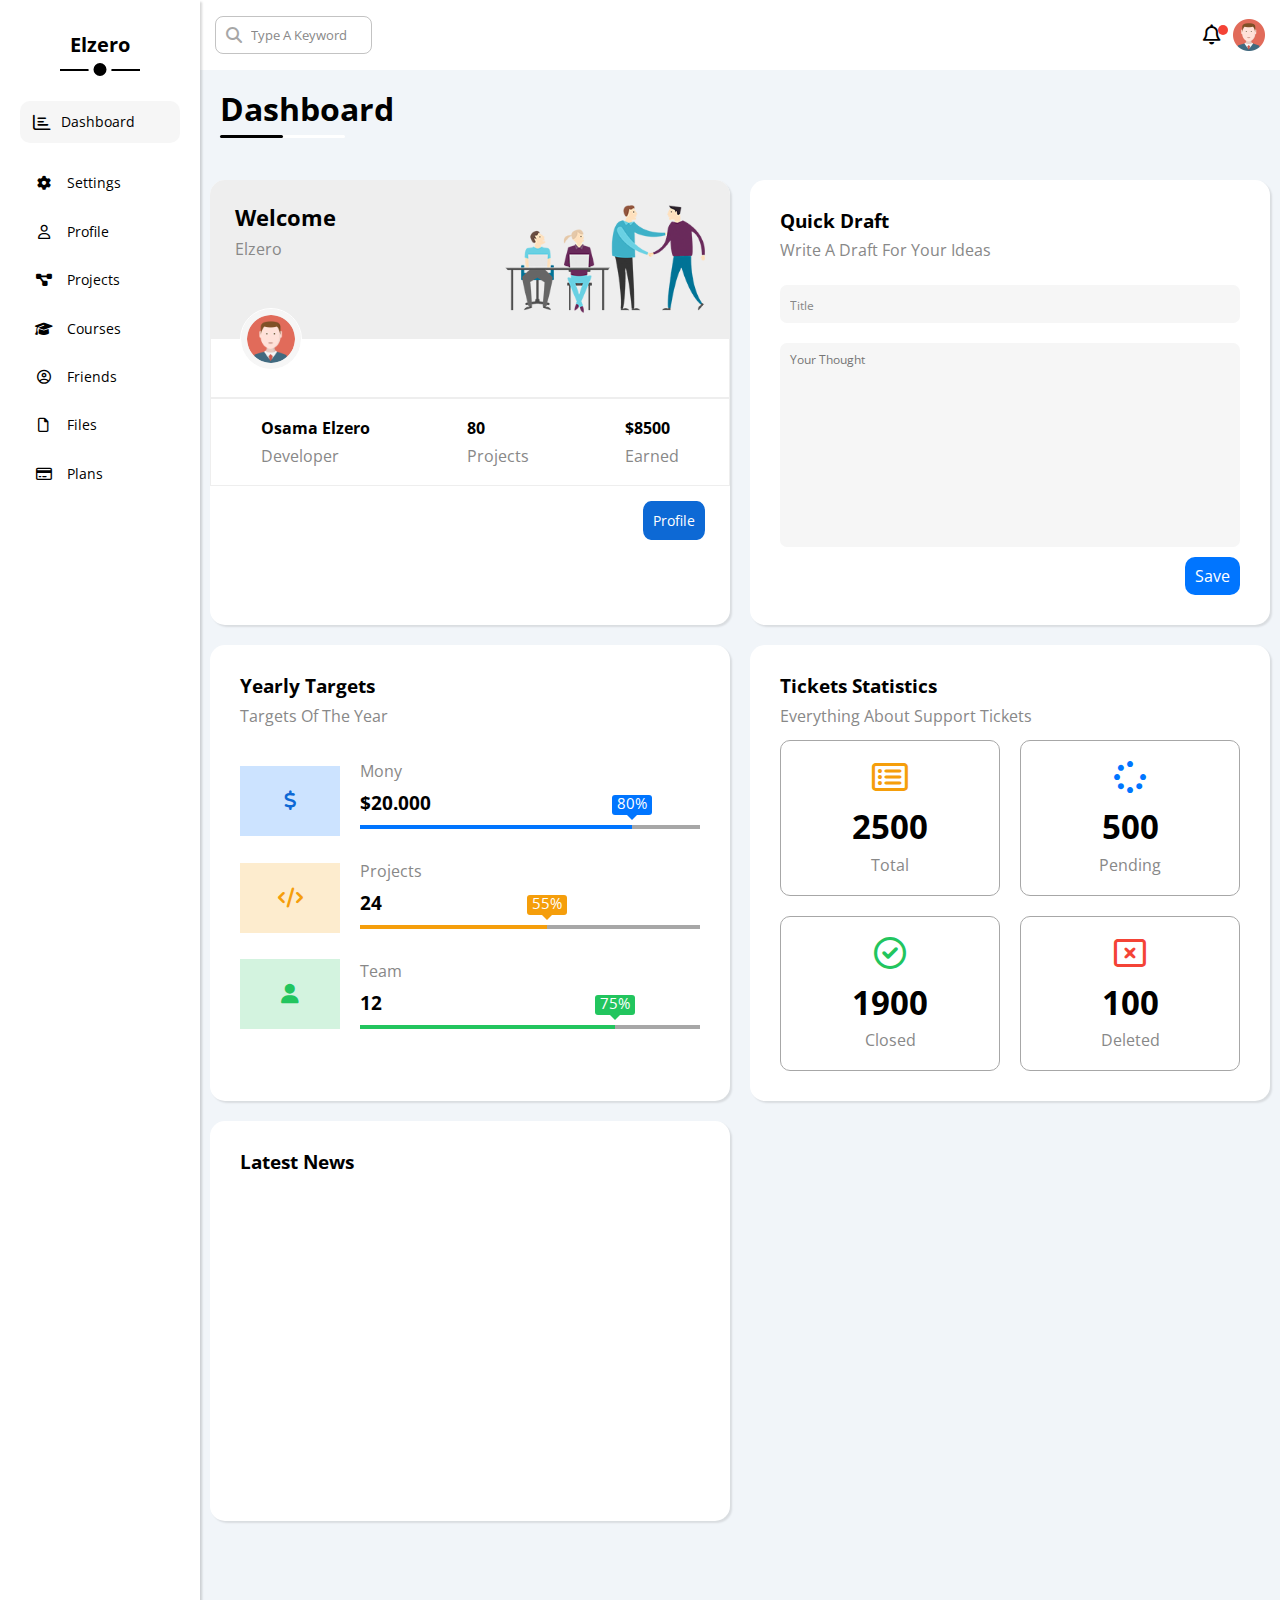
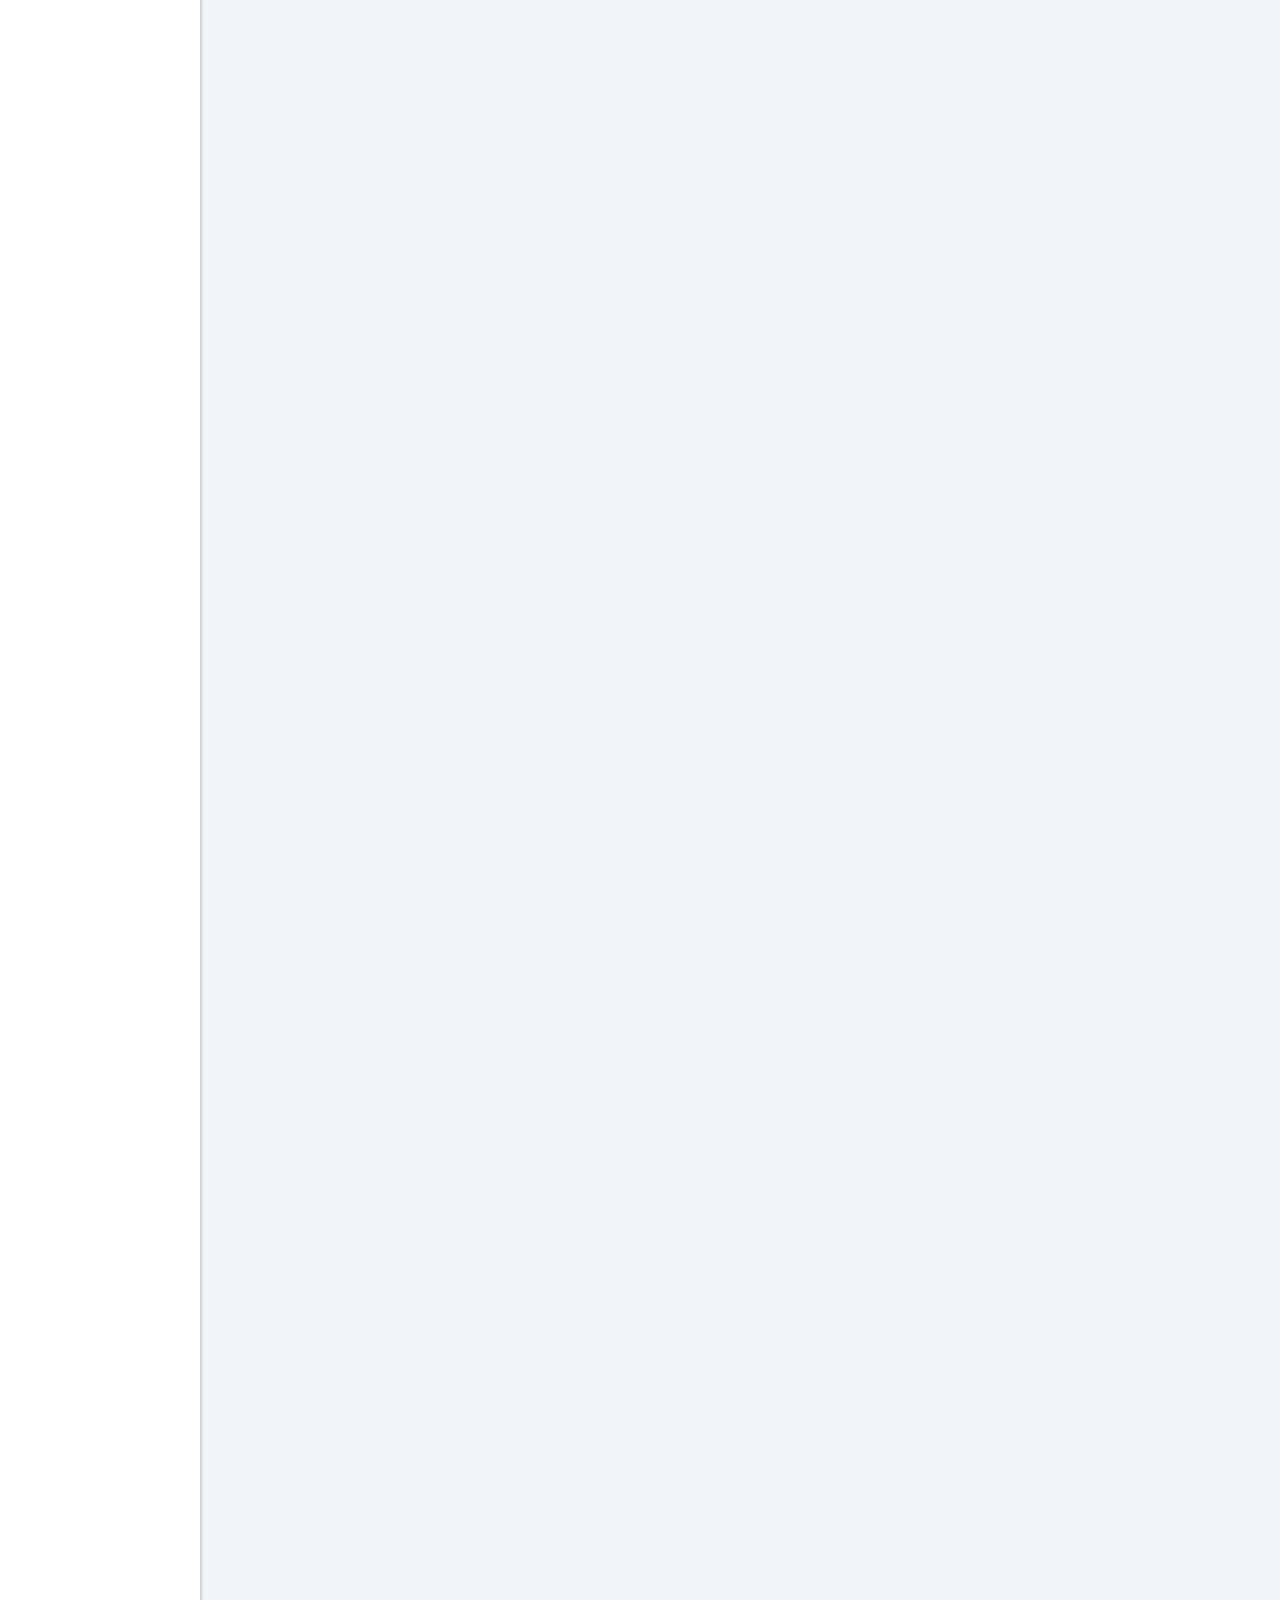
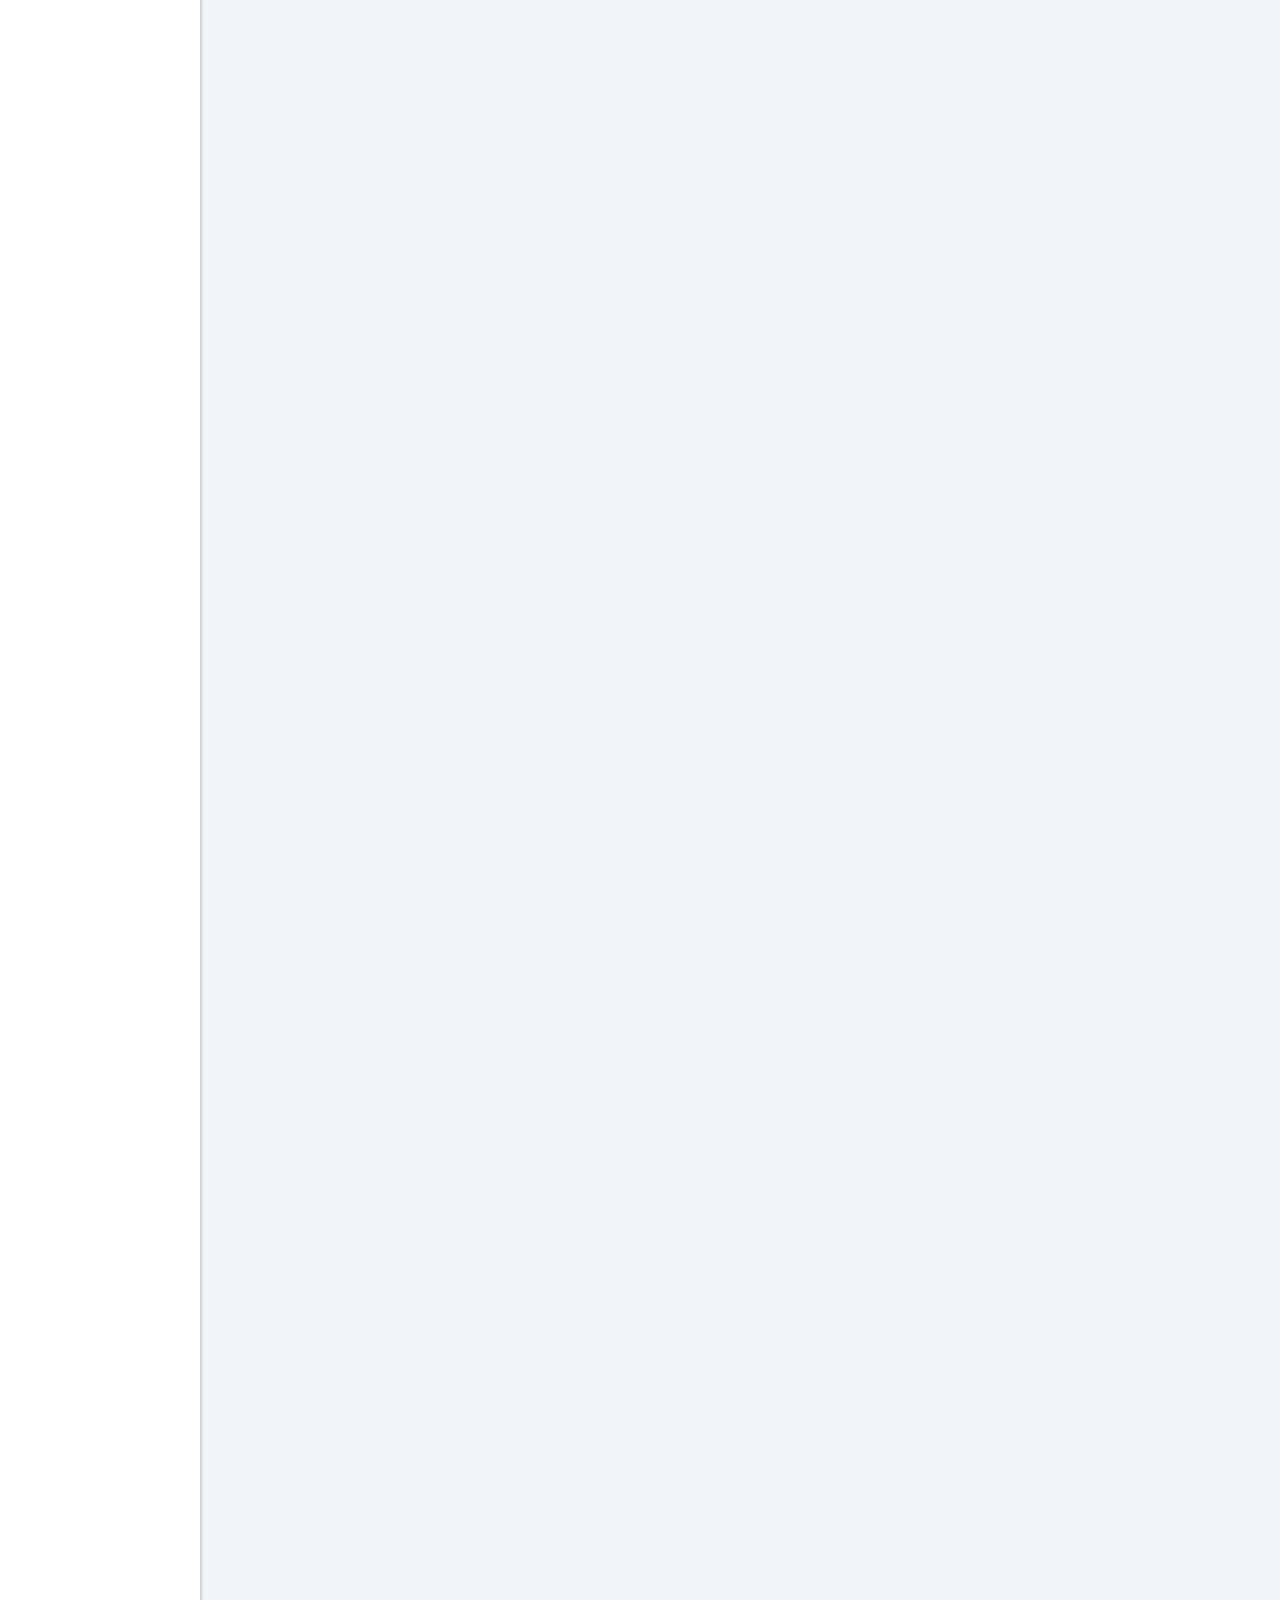
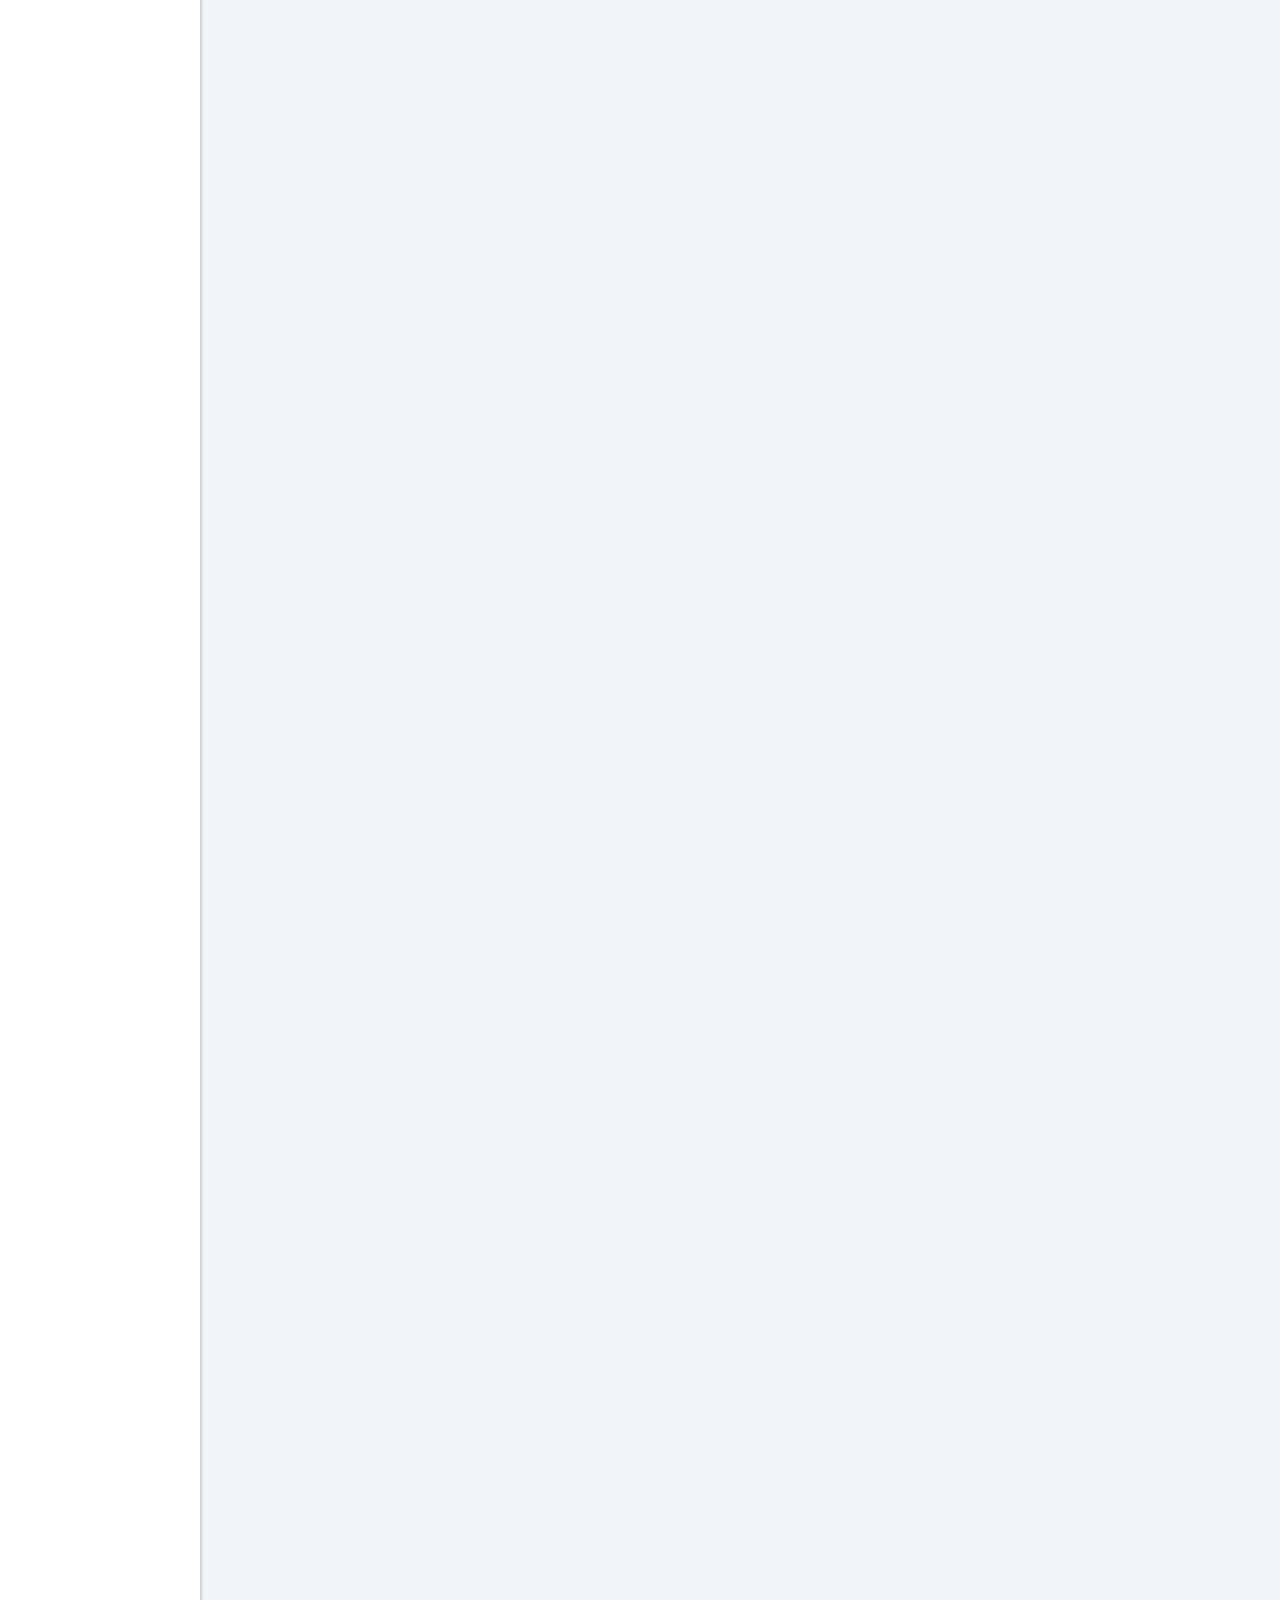
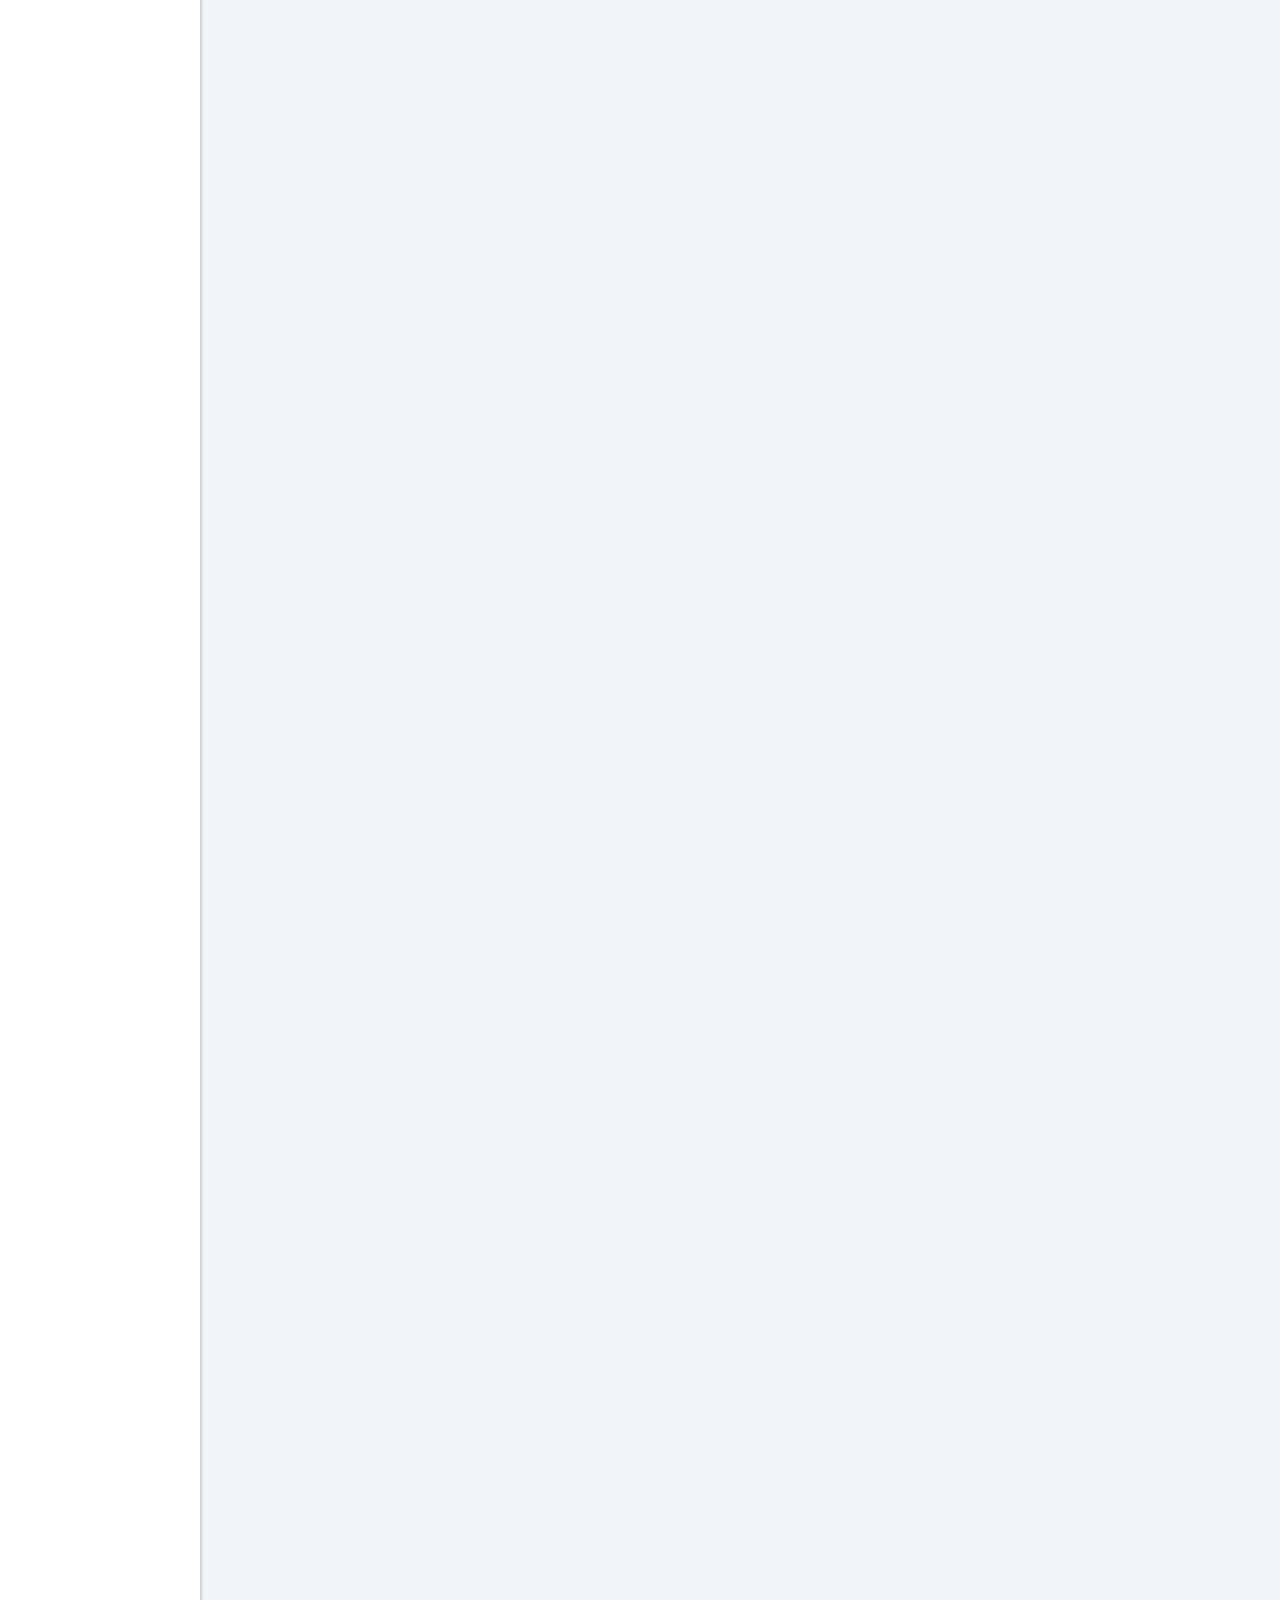
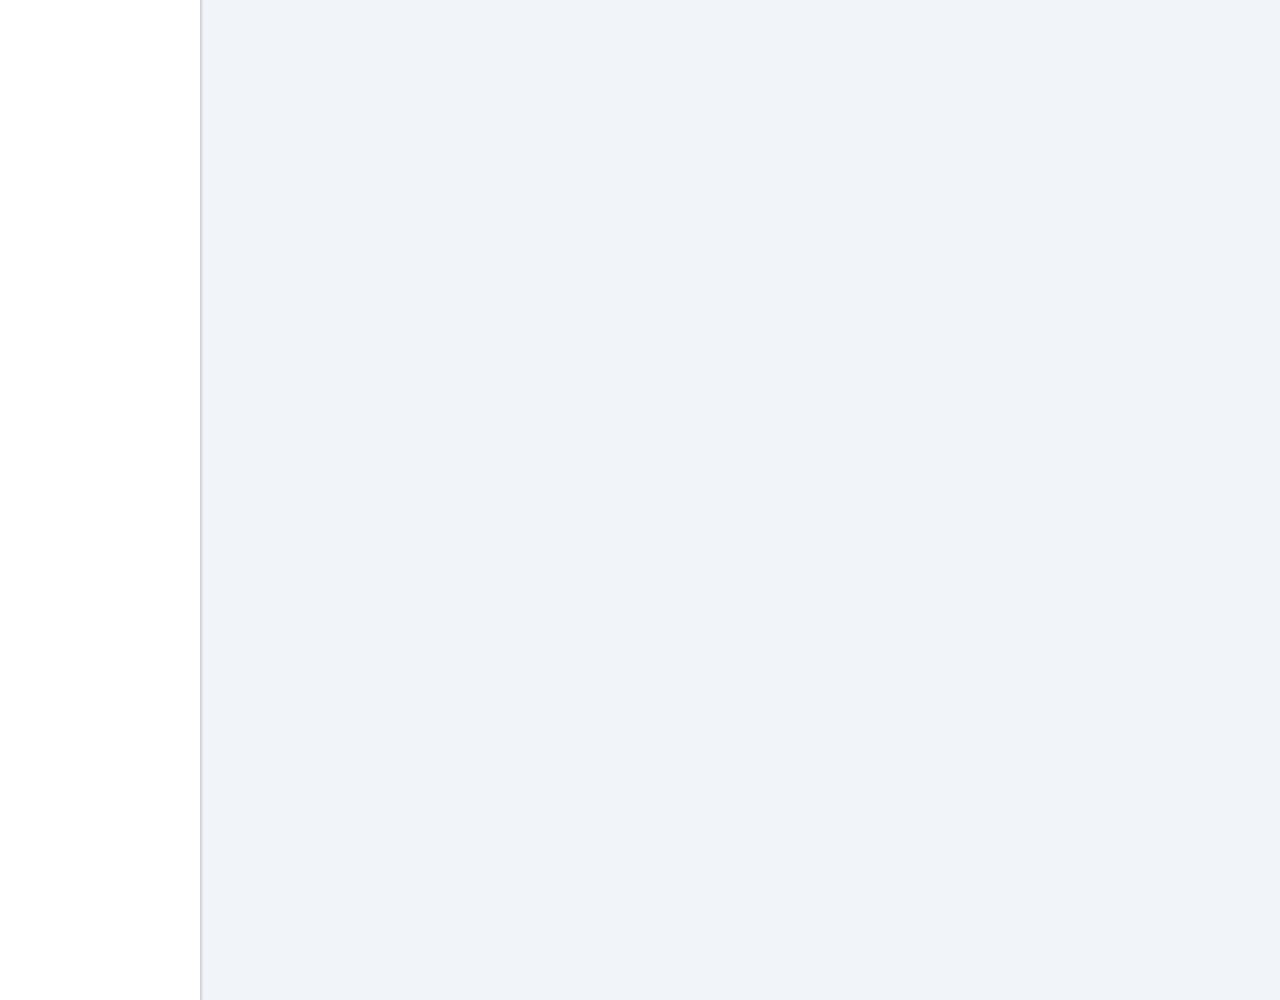
==== index.html @ 29a371f5 "First push" ====
<!DOCTYPE html>
<html lang="en" data-them="light">
<head>
    <meta charset="UTF-8">
    <meta http-equiv="X-UA-Compatible" content="IE=edge">
    <meta name="viewport" content="width=device-width, initial-scale=1.0">
    <link rel="stylesheet" href="./css/style.css">
    <link rel="stylesheet" href="./css/all.min.css">
    <link rel="stylesheet" href="./css/normalize.css">
    <!--Google Font-->
    <link rel="preconnect" href="https://fonts.googleapis.com" />
    <link rel="preconnect" href="https://fonts.gstatic.com" crossorigin />
    <link href="https://fonts.googleapis.com/css2?family=Open+Sans:wght@300;500&display=swap" rel="stylesheet" />
    <link rel="icon" type="image/png" sizes="192x192"  href="./imgs/android-icon-192x192.png">
    <title>Dachboard</title>
</head>
<body style="height: 5000px;">
    <div class="container">
        <!--Start Sidbar-->
        <div class="sidbar">
            <h1>Elzero</h1>
            <div class="dashboard f">
                <a href="#">
                    <i class="fa-regular fa-chart-bar fa-lg"></i>
                </a>
                <a href="#" class="span">Dashboard</a>
            </div>
            <ul>
                <li>
                    <a href="./pages/sittings.html">
                        <i class="fa-solid fa-gear fa-fw" ></i>
                        <a class="span" href="./pages/sittings.html">Settings</a>
                    </a>
                </li>
                <li>
                    <a href="./pages/profile.html">
                        <i class="fa-regular fa-user fa-fw"></i>
                        <a class="span" href="./pages/profile.html">Profile</a>
                    </a>
                </li>
                <li>
                    <a href="./pages/projects.html">
                        <i class="fa-solid fa-diagram-project fa-fw"></i>
                        <a class="span" href="./pages/projects.html">Projects</a>
                    </a>
                </li>
                <li>
                    <a href="./pages/courses.html">
                        <i class="fa-solid fa-graduation-cap fa-fw"></i>
                        <a class="span" href="./pages/courses.html">Courses</a>
                    </a>
                </li>
                <li>
                    <a href="./pages/friends.html">
                        <i class="fa-regular fa-circle-user fa-fw"></i>
                        <a class="span" href="./pages/friends.html">Friends</a>
                    </a>
                </li>
                <li>
                    <a href="./pages/files.html">
                        <i class="fa-regular fa-file fa-fw"></i>
                        <a class="span" href="./pages/files.html">Files</a>
                    </a>
                </li>
                <li>
                    <a href="./pages/plans.html">
                        <i class="fa-regular fa-credit-card fa-fw"></i>
                        <a class="span" href="./pages/plans.html">Plans</a>
                    </a>
                </li>
            </ul>
        </div>
        <!--End Sidbar-->
        <section>
            <!--Start Header-->
            <header class="f">
                <nav class="f">
                    <div class="search">
                        <i class="fa-solid fa-magnifying-glass"></i>
                        <input type="search" placeholder="Type A Keyword">
                    </div>
                    <div class="info f">
                        <i class="fa-regular fa-bell fa-fw"></i>
                        <img src="./imgs/avatar.png" alt="avatar" aria-label="fd" width="40" height="40">
                    </div>
                </nav>
            </header>
            <!--End Header-->
            <!--Start Content-->
            <h1 class="main-title">Dashboard</h1>
            <div class="content">
                <!--Start Welcome--> 
                <div class="welcome f box">
                    <div class="head f">
                        <div class="main-text">
                            <h3>Welcome</h3>
                            <p>Elzero</p>
                        </div>
                        <img src="./imgs/welcome.png" alt="">
                    </div>
                    <div class="profile f" >
                        <div class="img">
                            <img src="./imgs/avatar.png" alt="avatar" width="40"  >
                        </div>
                        <ul class="f">
                            <li>
                                <h4>Osama Elzero</h4>
                                <p>Developer</p>
                            </li>
                            <li>
                                <h4>80</h4>
                                <p>Projects</p>
                            </li>
                            <li>
                                <h4>$8500</h4>
                                <p>Earned</p>
                            </li>
                        </ul>
                        <div class="pro">
                            <a href="./pages/profile.html">Profile</a>
                        </div>
                    </div>
                </div>
                <!--End Welcome-->
                <!--Start Quick Draft-->
                <div class="quick-draft box">
                    <div class="main-text">
                            <h3>Quick Draft</h3>
                            <p>Write A Draft For Your Ideas</p>
                        </div>
                        <form action="" class="f">
                            <input type="text" placeholder="Title">
                            <textarea name="" id="" cols="30" rows="10" placeholder="Your Thought"></textarea>
                            <input type="submit" value="Save">
                        </form>
                </div>
                <!--End Quick Draft-->
                <!--Start Yearly Target-->
                <div class="yearly-target box">
                    <div class="main-text">
                        <h3>Yearly Targets</h3>
                        <p>Targets Of The Year</p>
                    </div>
                    <div class="icon-li f">
                        <div class="icon-image f">
                        <i class="fa-solid fa-dollar-sign fa-lg c-blue"></i>
                        <i class="fa-solid fa-code fa-lg c-orange"></i>
                        <i class="fa-solid fa-user fa-lg c-green"></i>
                        </div>
                        <ul class="f">
                            <li>
                                <p>Mony</p>
                                <h3>$20.000</h3>
                                <div class="progres">
                                    <span style="width: 80%;" data-prog="80%"></span>
                                </div>
                            </li>
                            <li>
                                <p>Projects</p>
                                <h3>24</h3>
                                <div class="progres">
                                    <span style="width: 55%;" data-prog="55%"></span>
                                </div>
                            </li>
                            <li>
                                <p>Team</p>
                                <h3>12</h3>
                                <div class="progres">
                                    <span style="width: 75%;" data-prog="75%"></span>
                                </div>
                            </li>
                        </ul>
                    </div>
                </div>
                <!--End Yearly Target-->
                <!--Start Tickets Statidtics-->
                <div class="tickets-statistics box">
                    <div class="main-text">
                        <h3>Tickets Statistics</h3>
                        <p>Everything About Support Tickets</p>
                    </div>
                    <div class="parent-tickets">
                    <div class="tickets-box f">
                        <i class="fa-regular fa-rectangle-list fa-2x mb-10 c-orange"></i>
                        <h4>2500</h4>
                        <p>Total</p>
                    </div>
                    <div class="tickets-box f">
                        <i class="fa-solid fa-spinner fa-2x mb-10 c-blue"></i>
                        <h4>500</h4>
                        <p>Pending</p>
                    </div>
                    <div class="tickets-box f">
                        <i class="fa-regular fa-circle-check fa-2x mb-10 c-green"></i>
                        <h4>1900</h4>
                        <p>Closed</p>
                    </div>
                    <div class="tickets-box f">
                        <i class="fa-regular fa-rectangle-xmark fa-2x mb-10 c-red"></i>
                        <h4>100</h4>
                        <p>Deleted</p>
                    </div>
                    </div>
                </div>
                <!--End Tickets Statidtics-->
                <!--Start Latest News-->
                <div class="latest-news box">
                    <div class="main-text">
                        <h3>Latest News</h3>
                    </div>
                </div>
                <!--End Latest News-->
            </div>
            <!--End Content-->
        </section>
    </div>
    <script src="./js/app.js"></script>
</body>
</html>
---- css/style.css ----
/*Start Global*/

* {
    margin: 0;
    padding: 0;
    box-sizing: border-box
}

a {
    text-decoration: none;
    color: black;
    font-size: 14px
}
p {
    color: #888;
    padding-top: 10px;
}
ul {
    list-style: none;
    margin: 0;
    padding: 0
}

[data-them="dark"]:root {
    --blue-color: #0075ff;
    --blue-alt-color: #0d69d5;
    --orange-color: #f59e0b;
    --green-color: #22c55e;
    --red-color: #f44336;
    --grey-color: #888
}

:root {
    --blue-color: #0075ff;
    --blue-alt-color: #0d69d5;
    --orange-color: #f59e0b;
    --green-color: #22c55e;
    --red-color: #f44336;
    --grey-color: #888;
    --white-color: white;
    --f6-color: #f6f6f6;
    --body-color:#f1f5f9;
    --section-color:#eeeeee;
    --d777-color: rgba(34, 32, 32, 0.271);
    --eee-color: rgb(167, 167, 167);
    --main-transation: .3s;
    --main-shdow:2px 2px 2px rgba(0,0,0,.1)
}

body {
    font-family: "Open Sans", sans-serif;
    background-color: var(--body-color)
}

::-webkit-scrollbar {
    width: 15px;
}

::-webkit-scrollbar-track {
    background-color: var(--f6-color);
}

::-webkit-scrollbar-thumb {
    background-color: #0075ff;
}

.container {
    display: grid;
    grid-template-columns: 200px 1fr
}

@media (max-width:768px) {
    .container {
        display: grid;
        grid-template-columns: 60px 1fr
    }
}

.main-title {
    font-size: 32px;
    padding: 0 20px;
    max-width: 250px;
    position: relative
}

.main-title::before {
    content: '';
    position: absolute;
    width: 50%;
    height: 3px;
    background-color: var(--white-color);
    bottom: -10px;
    border-radius: 5px;
    -webkit-border-radius: 5px;
    -moz-border-radius: 5px;
    -ms-border-radius: 5px;
    -o-border-radius: 5px;
    left: 8%;
}
.main-title::after {
    content: '';
    position: absolute;
    width: 25%;
    height: 3px;
    background-color: black;
    bottom: -10px;
    border-radius: 5px;
    -webkit-border-radius: 5px;
    -moz-border-radius: 5px;
    -ms-border-radius: 5px;
    -o-border-radius: 5px;
    left: 8%;
}
.box {
    min-height: 400px;
    padding: 30px;
    box-shadow: var(--main-shdow);
    border-radius: 15px;
    -webkit-border-radius: 15px;
    -moz-border-radius: 15px;
    -ms-border-radius: 15px;
    -o-border-radius: 15px;
    background-color: var(--white-color);
}
.content {
    padding: 30px 10px;
    display: grid;
    grid-template-columns: repeat(auto-fill, minmax(450px,1fr));
    gap: 20px;
}
@media (max-width:550px) {
    .content { 
        grid-template-columns: repeat(auto-fill, minmax(250px, 1fr));
        flex: 1;
        padding: 5px
    }
}
input,textarea {
    outline: none;
    border: none;
    box-shadow: none;
    padding: 5px;
}

input::placeholder {
    color: var(--grey-color);
    font-size: 13px;
}
.main-text {
    margin-bottom: 15px;
}
.f {
    display: flex;
    justify-content: center;
    align-items: center;
}

/*End Global*/
/*#####################################################################
######################### Start Header ################################
#######################################################################*/
.container section header {
    height: 70px;
    background-color: var(--white-color)
}
.container section header nav {
    width: 100%;
    height: 70px;
    justify-content: space-between;
    padding: 0 15px;
    position: relative
}
.info>img {
    width: 32px;
    height: 32px;
}
.info>i {
    position: relative;
    padding-right: 8px;
    font-size: 20px;
}

.info i::after {
    content: "";
    position: absolute;
    width: 10px;
    height: 10px;
    background-color: var(--red-color);
    border-radius: 50%;
    top: 0;
    right: 0;
    -webkit-border-radius: 50%;
    -moz-border-radius: 50%;
    -ms-border-radius: 50%;
    -o-border-radius: 50%;
    animation: move 2s infinite linear;
    -webkit-animation: move 2s infinite linear ;
}
@keyframes move {
    0% {
        outline: 0px solid rgba(245, 129, 129,.8);
    }
    100% {
        outline: 10px solid rgba(245, 129, 129,.1);
    }
}
.info>img {
    margin-left: 5px;
}
.search>input {
    width: 140px;
    background-color: transparent;
    padding: 8px 0 10px 20px;
    transition: var(--main-transation);
    -webkit-transition: var(--main-transation);
    -moz-transition: var(--main-transation);
    -ms-transition: var(--main-transation);
    -o-transition: var(--main-transation)
}
.search>input:focus {
    width: 180px
}
.search {
    position: relative;
    padding-left: 15px;
    width: fit-content;
    border: 1px solid var(--d777-color);
    border-radius: 8px;
    -webkit-border-radius: 8px;
    -moz-border-radius: 8px;
    -ms-border-radius: 8px;
    -o-border-radius: 8px
}
.search>i {
    position: absolute;
    top: 50%;
    left: 10px;
    transform: translateY(-50%);
    -webkit-transform: translateY(-50%);
    -moz-transform: translateY(-50%);
    -ms-transform: translateY(-50%);
    -o-transform: translateY(-50%);
    color: var(--eee-color)
}
/*#####################################################################
######################### End Header ################################
#######################################################################*/
/*#####################################################################
######################### Start Sidbar ################################
#######################################################################*/
.sidbar {
    background-color: var(--white-color);
    box-shadow: 2px 2px 2px rgba(34, 32, 32, 0.171);
    text-align: center;
    padding: 20px;
    z-index: 99;
    height: 1000vh;
    max-width: 200px
}
.sidbar h1 {
    font-size: 20px;
    position: relative;
    padding-bottom: 15px
}
.sidbar h1::before {
    content: '';
    position: absolute;
    width: 50%;
    bottom: 0;
    height: 2px;
    background-color: black;
    left: 50%;
    transform: translateX(-50%);
    -webkit-transform: translateX(-50%);
    -moz-transform: translateX(-50%);
    -ms-transform: translateX(-50%);
    -o-transform: translateX(-50%)
}
.sidbar h1::after {
    content: '';
    position: absolute;
    width: 13px;
    height: 13px;
    border-radius: 50%;
    bottom: -10px;
    border: 5px solid var(--white-color);
    background-color: black;
    left: 50%;
    transform: translateX(-50%);
    -webkit-transform: translateX(-50%);
    -moz-transform: translateX(-50%);
    -ms-transform: translateX(-50%);
    -o-transform: translateX(-50%);
    -webkit-border-radius: 50%;
    -moz-border-radius: 50%;
    -ms-border-radius: 50%;
    -o-border-radius: 50%
}
@media (max-width:768px) {
    .sidbar h1 {
        font-size: 13px
    }
    .sidbar h1::before,
    .sidbar h1::after {
        display: none
    }
}
.dashboard {
    background-color: var(--f6-color);
    padding: 13px 0 13px 13px;
    border-radius: 10px;
    -webkit-border-radius: 10px;
    -moz-border-radius: 10px;
    -ms-border-radius: 10px;
    -o-border-radius: 10px;
    justify-content: flex-start;
    margin-top: 30px
}
.dashboard i {
    margin-right: 10px
}
.sidbar ul {
    text-align: start;
    margin-top: 15px
}
.sidbar ul li {
    padding: 15px;
    transition: var(--main-transation);
    -webkit-transition: var(--main-transation);
    -moz-transition: var(--main-transation);
    -ms-transition: var(--main-transation);
    -o-transition: var(--main-transation)
}
.sidbar ul >li:hover {
    background-color: var(--f6-color);
    border-radius: 10px;
    -webkit-border-radius: 10px;
    -moz-border-radius: 10px;
    -ms-border-radius: 10px;
    -o-border-radius: 10px
}
.sidbar ul li .span {
    font-size: 14px;
    margin-left: 10px
}
.sidbar ul li>i {
    margin-right: 10px;
    cursor: pointer
}
@media (max-width:768px) {
    li>.span {
        display: none
    }
.sidbar {
    text-align: center;
    padding: 0
}
    .dashboard>a.span {
        display: none
    }
}

/*#####################################################################
######################### End Sidbar ################################
#######################################################################*/
/*#####################################################################
######################### Start Welcome ################################
#######################################################################*/
.welcome {
    background-color: var(--white-color);
    flex-direction: column;
    justify-content: stretch;
    padding: 0;
}
.head {
    justify-content: space-between;
    align-items: flex-start;
    width: 100%;
    padding: 25px;
    background-color: var(--section-color);
    border-radius: 15px 15px 0px 0px;
    -webkit-border-radius: 15px 15px 0px 0px;
    -moz-border-radius: 15px 15px 0px 0px;
    -ms-border-radius: 15px 15px 0px 0px;
    -o-border-radius: 15px 15px 0px 0px
}

.head h3 {
    font-size: 22px;
}
.head > img {
    max-width: 200px;
}
.profile {
    flex-direction: column;
    justify-content: space-between;
    width: 100%
}
.profile .img {
    text-align: start;
    width: 100%;
    height: 60px;
    position: relative;
    padding-left: 30px;
    border: 1px solid var(--section-color)
}
.profile .img >img {
    width: 60px;
    border: 6px solid var(--f6-color);
    outline: 1px solid var(--white-color);
    border-radius: 50%;
    -webkit-border-radius: 50%;
    -moz-border-radius: 50%;
    -ms-border-radius: 50%;
    -o-border-radius: 50%;
    position: absolute;
    top: -30px;
}
.profile ul {
    justify-content: space-between;
    width: 100%;
    padding:20px 50px;
    border: 1px solid var(--section-color);
}
.profile .pro {
    width: 100%;
    padding: 25px;
    text-align: end;
}
.pro a {
    background-color: var(--blue-alt-color);
    padding: 10px;
    color: var(--white-color);
    border-radius: 8px 10px;
    -webkit-border-radius: 8px 10px;
    -moz-border-radius: 8px 10px;
    -ms-border-radius: 8px 10px;
    -o-border-radius: 8px 10px;
}
.pro a:hover {
    background-color: var(--blue-alt-color);
}
@media (max-width:768px) {
    .head > img{
        display: none;
    }
    .profile .img {
        text-align: center;
        padding: 0;
    }
.profile ul {
    flex-direction: column;
    text-align: center;
    padding-right: 0;
}
.profile ul li{
    margin-bottom: 15px;
}
}
/*#####################################################################
######################### End Welcome ################################
#######################################################################*/
/*#####################################################################
######################### Start Quick Draft ################################
#######################################################################*/
.quick-draft form {
    flex-direction: column;
    align-items: flex-end;
}
.quick-draft form textarea {
    resize: none;
}
.quick-draft form input:not(:last-child),
.quick-draft form textarea
{
    width: 100%;
    background-color:var(--f6-color);
    margin-top: 10px;
    margin-bottom: 10px;
    padding: 10px;
    border-radius: 7px;
    -webkit-border-radius: 7px;
    -moz-border-radius: 7px;
    -ms-border-radius: 7px;
    -o-border-radius: 7px;
}
.quick-draft form input:not(:last-child)::placeholder,
.quick-draft form textarea::placeholder {
    font-size: 12px;
}
.quick-draft form input:last-child {
    padding: 10px;
    border-radius: 10px;
    -webkit-border-radius: 10px;
    -moz-border-radius: 10px;
    -ms-border-radius: 10px;
    -o-border-radius: 10px;
    background-color: var(--blue-color);
    color: var(--white-color);
}
.quick-draft form input:last-child:hover {
    background-color: var(--blue-alt-color);
}
/*#####################################################################
######################### End Quick Draft ################################
#######################################################################*/
/*#####################################################################
######################### Start Yearly Targets ################################
#######################################################################*/
.icon-image {
    width: 100px;
    margin-right: 10px;
    flex-direction: column;
    justify-content: space-evenly;
    height: 300px;
}
.yearly-target ul{
    flex-direction: column;
    width: 100%;
    align-items: flex-start;
    padding-left: 10px;
    height: 300px;
}
.yearly-target ul li {
    display: block;
    height: 100px;
    width: 100%;
    display: flex;
    flex-direction: column;
    justify-content: space-evenly;
}

.yearly-target ul .progres {
    width: 100%;
    height: 4px;
    background-color: var(--eee-color);
    position: relative;
}
ul .progres span {
    position: absolute;
    background-color: var(--blue-color);
    left: 0;
    height: 4px;
}
ul .progres span::before {
    content: attr(data-prog);
    position: absolute;
    top: -30px;
    right: -20px;
    background-color: #0075ff;
    width: 40px;
    height: 20px;
    border-radius: 3px;
    -webkit-border-radius: 3px;
    -moz-border-radius: 3px;
    -ms-border-radius: 3px;
    -o-border-radius: 3px;
    color: white;
    text-align: center;
    font-size: 15px;
}
ul .progres span::after {
    content: "";
    position: absolute;
    right: -5px;
    top: -10px;
    border: 5px solid;
    border-color: #0075ff transparent transparent transparent;
}
ul li:nth-child(2) span,
ul li:nth-child(2) span::before
 {
    background-color:var(--orange-color) ;
}
ul li:nth-child(2) span::after {
    border-color:var(--orange-color)  transparent transparent transparent;
}
ul li:nth-child(3) span,
ul li:nth-child(3) span::before {
    background-color:var(--green-color) ;
}
ul li:nth-child(3) span::after {
    border-color:var(--green-color)  transparent transparent transparent;

}
.icon-image i {
    width: 100px;
    height: 70px;
    text-align: center;
    line-height: 70px;
    margin-top: 15px;
}
.icon-image i:first-child {
    background-color: rgb(0 117 255 / 20%);
    color: var(--blue-alt-color);
}
.icon-image i:nth-child(2) {
    background-color: rgb(245 158 11 / 20%);
    color: var(--orange-color);
}
.icon-image i:last-child {
    background-color: rgb(34 197 94 / 20%);
    color: var(--green-color);
}
/*#####################################################################
######################### End Yearly Targets ###########################
#######################################################################*/
/*#####################################################################
######################### Start Tickets Statistics #######################
#######################################################################*/
.parent-tickets {
   display: flex;
   flex-wrap: wrap;
   gap: 20px;
}
.tickets-box {
    min-width: 350px;
    flex: 1;
    flex-direction: column;
    padding: 20px;
    border: 1px solid var(--eee-color);
    border-radius: 10px;
    -webkit-border-radius: 10px;
    -moz-border-radius: 10px;
    -ms-border-radius: 10px;
    -o-border-radius: 10px;
}
.tickets-box h4 {
    font-size: 33px;
}
.tickets-box i {
    margin-bottom: 15px;
}
.tickets-box:first-of-type i {
    color: var(--orange-color);
}
.tickets-box:nth-of-type(2) i {
    color: var(--blue-color);
}
.tickets-box:nth-of-type(3) i {
    color: var(--green-color);
}
.tickets-box:last-of-type i {
    color: var(--red-color);
}
@media (min-width:1150px) {
    .tickets-box {
        min-width: 200px;
    }
    
}
@media (max-width:500px) {
    .tickets-box {
        min-width: 200px;
    }
    
}
/*#####################################################################
######################### End Tickets Statistics #######################
#######################################################################*/
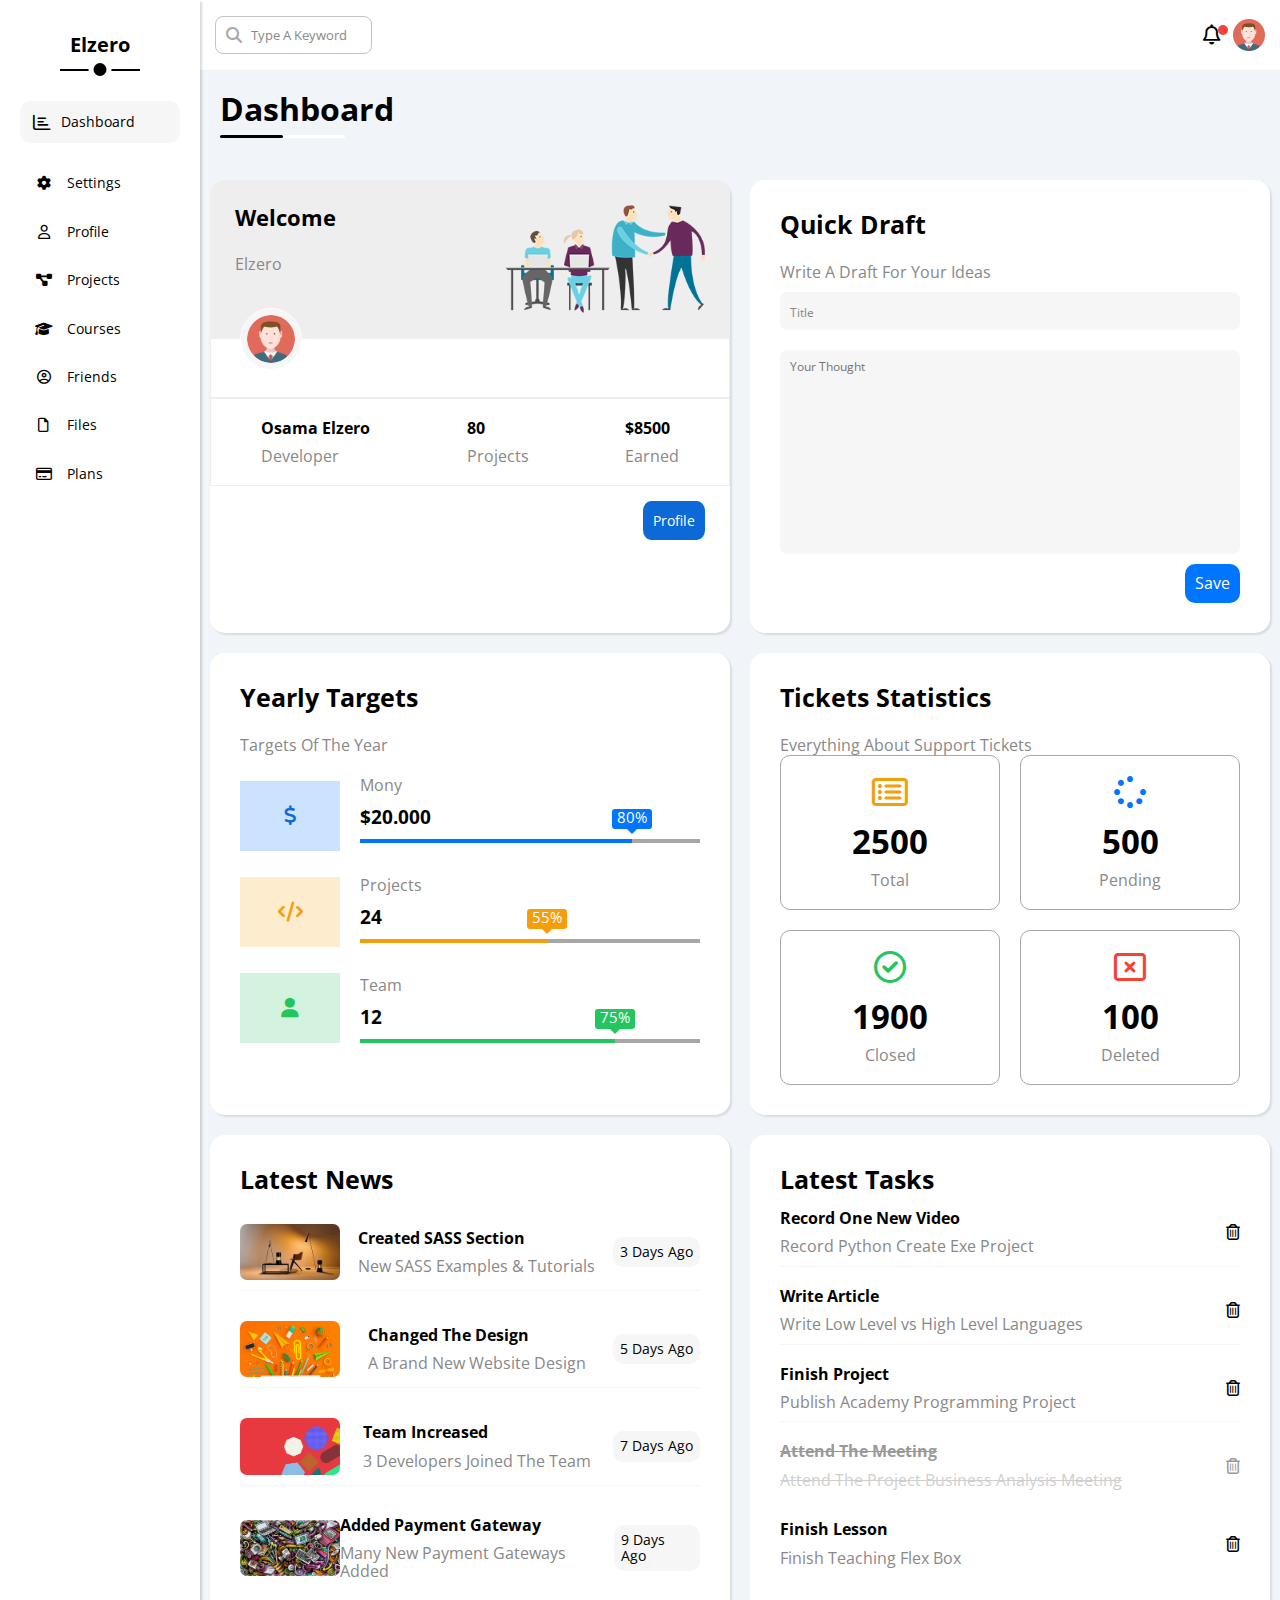
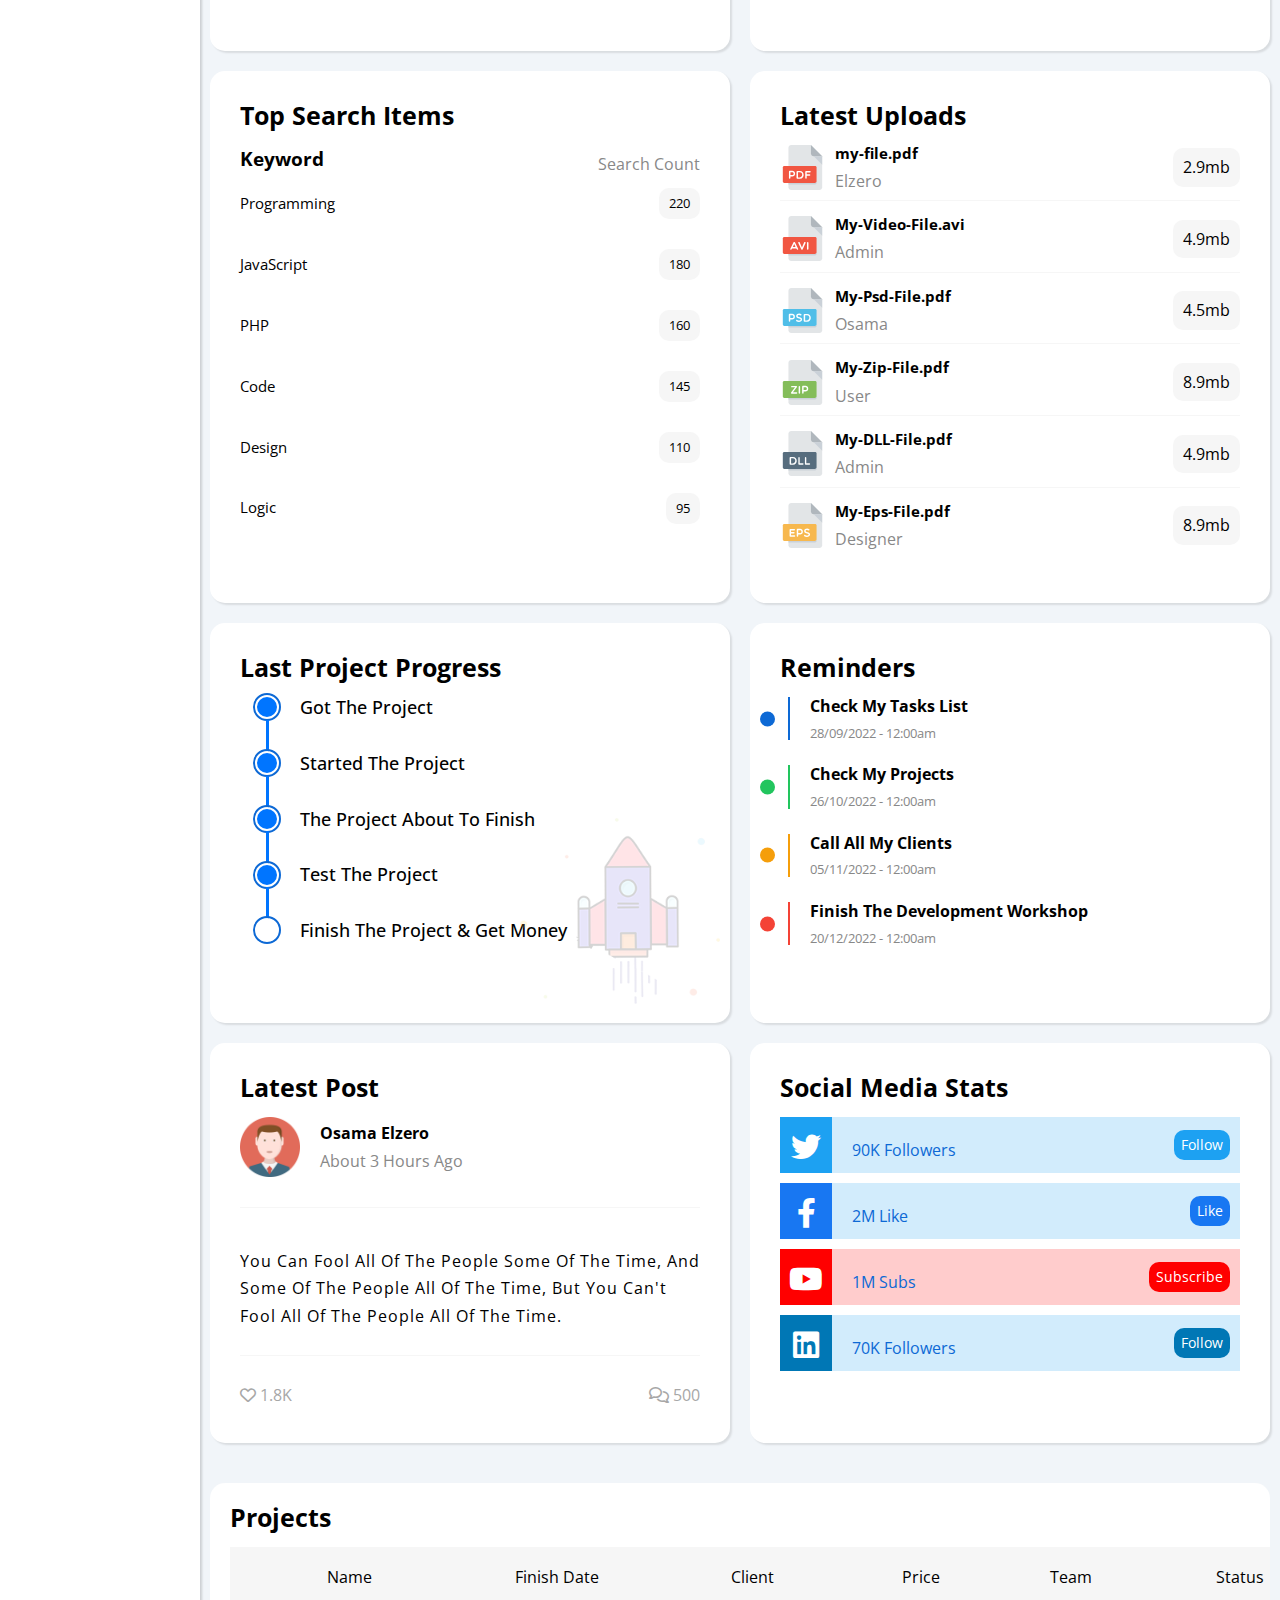
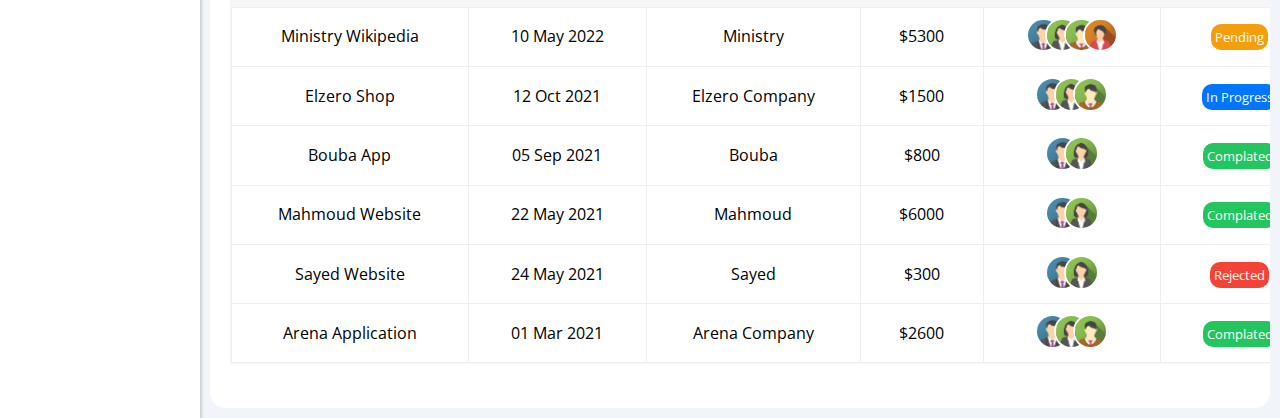
==== commit d089dfe1: "Finishing home page" ====
--- a/index.html
+++ b/index.html
@@ -14,7 +14,7 @@
     <link rel="icon" type="image/png" sizes="192x192"  href="./imgs/android-icon-192x192.png">
     <title>Dachboard</title>
 </head>
-<body style="height: 5000px;">
+<body>
     <div class="container">
         <!--Start Sidbar-->
         <div class="sidbar">
@@ -207,11 +207,376 @@
                 <div class="latest-news box">
                     <div class="main-text">
                         <h3>Latest News</h3>
+                        <div class="news-box f">
+                            <img src="./imgs/news-01.png" alt="news" width="100" height="">
+                            <div class="news-title">
+                                <h4>Created SASS Section</h4>
+                                <p>New SASS Examples & Tutorials</p>
+                            </div>
+                            <span>3 Days Ago</span>
+                        </div>
+                        <div class="news-box f">
+                            <img src="./imgs/news-02.png" alt="news" width="100" height="">
+                            <div class="news-title">
+                                <h4>Changed The Design</h4>
+                                <p>A Brand New Website Design</p>
+                            </div>
+                            <span>5 Days Ago</span>
+                        </div>
+                        <div class="news-box f">
+                            <img src="./imgs/news-03.png" alt="news" width="100" height="">
+                            <div class="news-title">
+                                <h4>Team Increased</h4>
+                                <p>3 Developers Joined The Team</p>
+                            </div>
+                            <span>7 Days Ago</span>
+                        </div>
+                        <div class="news-box f">
+                            <img src="./imgs/news-04.png" alt="news" width="100" height="">
+                            <div class="news-title">
+                                <h4>Added Payment Gateway</h4>
+                                <p>Many New Payment Gateways Added</p>
+                            </div>
+                            <span>9 Days Ago</span>
+                        </div>
                     </div>
                 </div>
                 <!--End Latest News-->
+                <!--Start Latest Tasks-->
+                <div class="latest-tasks box">
+                <div class="main-text">
+                    <h3>Latest Tasks</h3>
+                </div>
+                <div class="task f">
+                    <div class="task-title">
+                        <h3>Record One New Video</h3>
+                        <p>Record Python Create Exe Project</p>
+                    </div>
+                    <i class="fa-regular fa-trash-can delete"></i>
+                </div>
+                <div class="task f">
+                    <div class="task-title">
+                        <h3>Write Article</h3>
+                        <p>Write Low Level vs High Level Languages</p>
+                    </div>
+                    <i class="fa-regular fa-trash-can delete"></i>
+                </div>
+                <div class="task f">
+                    <div class="task-title">
+                        <h3>Finish Project</h3>
+                        <p>Publish Academy Programming Project</p>
+                    </div>
+                    <i class="fa-regular fa-trash-can delete"></i>
+                </div>
+                <div class="task f">
+                    <div class="task-title">
+                        <h3>Attend The Meeting</h3>
+                        <p>Attend The Project Business Analysis Meeting</p>
+                    </div>
+                    <i class="fa-regular fa-trash-can delete"></i>
+                </div>
+                <div class="task f">
+                    <div class="task-title">
+                        <h3>Finish Lesson</h3>
+                        <p>Finish Teaching Flex Box</p>
+                    </div>
+                    <i class="fa-regular fa-trash-can delete"></i>
+                </div>
+                </div>
+                <!--End Latest Tasks-->
+                <!--Start Top Search Items-->
+                <div class="top-search-item box">
+                    <div class="main-text">
+                        <h3>Top Search Items</h3>
+                    </div>
+                    <div class="keyword f">
+                        <h3>Keyword</h3>
+                        <p>Search Count</p>
+                    </div>
+                    <div class="srarch-box f">
+                        <h3>Programming</h3>
+                        <span>220</span>
+                    </div>
+                    <div class="srarch-box f">
+                        <h3>JavaScript</h3>
+                        <span>180</span>
+                    </div>
+                    <div class="srarch-box f">
+                        <h3>PHP</h3>
+                        <span>160</span>
+                    </div>
+                    <div class="srarch-box f">
+                        <h3>Code</h3>
+                        <span>145</span>
+                    </div>
+                    <div class="srarch-box f">
+                        <h3>Design</h3>
+                        <span>110</span>
+                    </div>
+                    <div class="srarch-box f">
+                        <h3>Logic</h3>
+                        <span>95</span>
+                    </div>
+                </div>
+                <!--End Top Search Items-->
+                <!--Start Latest Upload-->
+                <div class="latest-upload box">
+                    <div class="main-text">
+                        <h3>Latest Uploads</h3>
+                    </div>
+                    <div class="upload-box f">
+                        <div class="file-upload f">
+                            <img src="./imgs/pdf.svg" alt="">
+                            <div class="file-info">
+                                <h3>my-file.pdf</h3>
+                                <p>Elzero</p>
+                            </div>
+                        </div>
+                        <span>2.9mb</span>
+                    </div>
+                    <div class="upload-box f">
+                        <div class="file-upload f">
+                            <img src="./imgs/avi.svg" alt="">
+                            <div class="file-info">
+                                <h3>My-Video-File.avi</h3>
+                                <p>Admin</p>
+                            </div>
+                        </div>
+                        <span>4.9mb</span>
+                    </div>
+                    <div class="upload-box f">
+                        <div class="file-upload f">
+                            <img src="./imgs/psd.svg" alt="">
+                            <div class="file-info">
+                                <h3>My-Psd-File.pdf</h3>
+                                <p>Osama</p>
+                            </div>
+                        </div>
+                        <span>4.5mb</span>
+                    </div>
+                    <div class="upload-box f">
+                        <div class="file-upload f">
+                            <img src="./imgs/zip.svg" alt="">
+                            <div class="file-info">
+                                <h3>My-Zip-File.pdf</h3>
+                                <p>User</p>
+                            </div>
+                        </div>
+                        <span>8.9mb</span>
+                    </div>
+                    <div class="upload-box f">
+                        <div class="file-upload f">
+                            <img src="./imgs/dll.svg" alt="">
+                            <div class="file-info">
+                                <h3>My-DLL-File.pdf</h3>
+                                <p>Admin</p>
+                            </div>
+                        </div>
+                        <span>4.9mb</span>
+                    </div>
+                    <div class="upload-box f">
+                        <div class="file-upload f">
+                            <img src="./imgs/eps.svg" alt="">
+                            <div class="file-info">
+                                <h3>My-Eps-File.pdf</h3>
+                                <p>Designer</p>
+                            </div>
+                        </div>
+                        <span>8.9mb</span>
+                    </div>
+                </div>
+                <!--End Latest Upload-->
+                <!--Start Project Progress-->
+                <div class="last-project-progress box">
+                    <div class="main-text">
+                        <h3>Last Project Progress</h3>
+                    </div>
+                    <div class="project-step">Got The Project</div>
+                    <div class="project-step">Started The Project</div>
+                    <div class="project-step">The Project About To Finish</div>
+                    <div class="project-step">Test The Project</div>
+                    <div class="project-step">Finish The Project & Get Money</div>
+                    <img src="./imgs/project.png" alt="">
+                </div>
+                <!--End Project Progress-->
+                <!--Start Eeminders-->
+                <div class="reminders box">
+                    <div class="main-text">
+                        <h3>Reminders</h3>
+                    </div>
+                    <div class="box-reminder">
+                        <h4>Check My Tasks List</h4>
+                        <p>28/09/2022 - 12:00am</p>
+                    </div>
+                    <div class="box-reminder col-1">
+                        <h4>Check My Projects</h4>
+                        <p>26/10/2022 - 12:00am</p>
+                    </div>
+                    <div class="box-reminder col-2">
+                        <h4>Call All My Clients</h4>
+                        <p>05/11/2022 - 12:00am</p>
+                    </div>
+                    <div class="box-reminder col-3">
+                        <h4>Finish The Development Workshop</h4>
+                        <p>20/12/2022 - 12:00am</p>
+                    </div>
+                </div>
+                <!--End Eeminders-->
+                <!--Start Latest Post-->
+                <div class="latest-post box">
+                    <div class="main-text">
+                        <h3>Latest Post</h3>
+                    </div>
+                    <div class="post-info f">
+                        <div class="post-img f">
+                            <img src="./imgs/avatar.png" width="60" alt="">
+                            <div class="post-owner">
+                                <h4>Osama Elzero</h4>
+                                <p>About 3 Hours Ago</p>
+                            </div>
+                        </div>
+                            <p>You Can Fool All Of The People Some Of The Time, And Some Of The People All Of The Time, But You Can't Fool All Of The People All Of The Time.</p>
+                        <div class="post-likes f">
+                            <span>
+                                <i class="fa-regular fa-heart"></i>
+                                1.8K
+                            </span>
+                            <span>
+                                <i class="fa-regular fa-comments"></i>
+                                500
+                            </span>
+                        </div>
+                    </div>
+                </div>
+                <!--End Latest Post-->
+                <!--Start Social Media-->
+                <div class="social-media box">
+                    <div class="main-text">
+                        <h3>Social Media Stats</h3>
+                    </div>
+                    <div class="social f">
+                        <div class="image-social f">
+                            <i class="fa-brands fa-twitter fa-2x c-white h-full center-flex"></i>
+                            <p>90K Followers</p>
+                        </div>
+                        <a href="#">Follow</a>
+                    </div>
+                    <div class="social f">
+                        <div class="image-social f">
+                            <i class="fa-brands fa-facebook-f fa-2x c-white h-full center-flex"></i>
+                            <p>2M Like</p>
+                        </div>
+                        <a href="#">Like</a>
+                    </div>
+                    <div class="social f">
+                        <div class="image-social f">
+                            <i class="fa-brands fa-youtube fa-2x c-white h-full center-flex"></i>
+                            <p>1M Subs</p>
+                        </div>
+                        <a href="#">Subscribe</a>
+                    </div>
+                    <div class="social f">
+                        <div class="image-social f">
+                            <i class="fa-brands fa-linkedin fa-2x c-white h-full center-flex"></i>
+                            <p>70K Followers</p>
+                        </div>
+                        <a href="#">Follow</a>
+                    </div>
+                </div>
+                <!--End Social Media-->
             </div>
             <!--End Content-->
+            <!--Start Projects Table-->
+            <div class="projects-table box">
+                <div class="main-text">
+                    <h3>Projects</h3>
+                </div>
+                <table>
+                    <thead>
+                        <td>Name</td>
+                        <td>Finish Date</td>
+                        <td>Client</td>
+                        <td>Price </td>
+                        <td>Team </td>
+                        <td>Status </td>
+                    </thead>
+                    <tbody>
+                        <tr>
+                            <td>Ministry Wikipedia</td>
+                            <td>10 May 2022</td>
+                            <td>Ministry</td>
+                            <td>$5300</td>
+                            <td>
+                                <img src="./imgs/team-01.png" width="40" alt="">
+                                <img src="./imgs/team-02.png" width="40" alt="">
+                                <img src="./imgs/team-03.png" width="40" alt="">
+                                <img src="./imgs/team-04.png" width="40" alt="">
+                            
+                            
+                            </td>
+                            <td><a href="">Pending</a></td>
+                        </tr>
+                        <tr>
+                            <td>Elzero Shop</td>
+                            <td>12 Oct 2021</td>
+                            <td>Elzero Company</td>
+                            <td>$1500</td>
+                            <td>
+                                <img src="./imgs/team-01.png" width="40" alt="">
+                                <img src="./imgs/team-02.png" width="40" alt="">
+                                <img src="./imgs/team-03.png" width="40" alt="">
+                            </td>
+                            <td><a href="">In Progress</a></td>
+                        </tr>
+                        <tr>
+                            <td>Bouba App</td>
+                            <td>05 Sep 2021</td>
+                            <td>Bouba</td>
+                            <td>$800</td>
+                            <td>
+                                <img src="./imgs/team-01.png" width="40" alt="">
+                                <img src="./imgs/team-02.png" width="40" alt="">
+                    </td>
+                            <td><a href="">Complated</a></td>
+                        </tr>
+                        <tr>
+                            <td>Mahmoud Website</td>
+                            <td>	22 May 2021</td>
+                            <td>Mahmoud</td>
+                            <td>$6000</td>
+                            <td>
+                                <img src="./imgs/team-01.png" width="40" alt="">
+                                <img src="./imgs/team-02.png" width="40" alt="">
+                            </td>
+                            <td><a href="">Complated</a></td>
+                        </tr>
+                        <tr>
+                            <td>Sayed Website</td>
+                            <td>	24 May 2021</td>
+                            <td>	Sayed</td>
+                            <td>$300</td>
+                            <td>
+                                <img src="./imgs/team-01.png" width="40" alt="">
+                                <img src="./imgs/team-02.png" width="40" alt="">      
+                            </td>
+                            <td><a href="">Rejected</a></td>
+                        </tr>
+                        <tr>
+                            <td>Arena Application</td>
+                            <td>01 Mar 2021</td>
+                            <td>Arena Company</td>
+                            <td>$2600</td>
+                            <td>
+                                <img src="./imgs/team-01.png" width="40" alt="">
+                                <img src="./imgs/team-02.png" width="40" alt="">
+                                <img src="./imgs/team-03.png" width="40" alt="">
+                            </td>
+                            <td><a href="">Complated</a></td>
+                        </tr>
+                    </tbody>
+                </table>
+            </div>
+            <!--End Projects Table-->
         </section>
     </div>
     <script src="./js/app.js"></script>
--- a/css/style.css
+++ b/css/style.css
@@ -146,7 +146,8 @@
     color: var(--grey-color);
     font-size: 13px;
 }
-.main-text {
+.main-text h3 {
+    font-size: 25px;
     margin-bottom: 15px;
 }
 .f {
@@ -254,7 +255,6 @@
     text-align: center;
     padding: 20px;
     z-index: 99;
-    height: 1000vh;
     max-width: 200px
 }
 .sidbar h1 {
@@ -657,4 +657,444 @@
 }
 /*#####################################################################
 ######################### End Tickets Statistics #######################
+#######################################################################*/
+/*#####################################################################
+######################### Start Latest News #######################
+#######################################################################*/
+
+.news-box {
+    justify-content: space-between;
+    margin: 30px 0;
+    padding-bottom: 10px;
+}
+.news-box:not(:last-child) {
+    border-bottom: 1px solid var(--f6-color);
+}
+.news-box img {
+    border-radius: 7px;
+    -webkit-border-radius: 7px;
+    -moz-border-radius: 7px;
+    -ms-border-radius: 7px;
+    -o-border-radius: 7px;
+}
+.news-box span {
+    padding: 7px;
+    font-size: 14px;
+    background-color: var(--f6-color);
+    border-radius: 10px;
+    -webkit-border-radius: 10px;
+    -moz-border-radius: 10px;
+    -ms-border-radius: 10px;
+    -o-border-radius: 10px;
+}
+@media (max-width:767px) {
+    .news-box {
+        flex-direction: column;
+        text-align: center;
+    }
+}
+/*#####################################################################
+######################### End Latest News #######################
+#######################################################################*/
+/*#####################################################################
+######################### Start Latest Tsks #######################
+#######################################################################*/
+.task {
+    justify-content: space-between;
+    margin-bottom: 20px;
+    padding-bottom: 10px;
+}
+.task  h3 {
+    font-size: 16px;
+}
+.task:nth-of-type(5) {
+    opacity: .4;
+}
+.task:nth-of-type(5) h3,
+.task:nth-of-type(5) p {
+    text-decoration-line: line-through;
+    -moz-text-decoration-line: line-through;
+}
+.task:not(:last-child) {
+    border-bottom: 1px solid var(--f6-color);
+}
+.task i:hover {
+    color: var(--red-color);
+    cursor: pointer;
+}
+/*#####################################################################
+######################### End Latest Tsks #######################
+#######################################################################*/
+/*#####################################################################
+######################### Start Top Search  #######################
+#######################################################################*/
+.keyword {
+    justify-content: space-between;
+    margin: 15px 0;
+}
+.srarch-box {
+    justify-content: space-between;
+    margin-bottom: 15px;
+    padding-bottom: 15px;
+}
+.srarch-box h3 {
+    font-size: 15px;
+    font-weight: 400;
+}
+.srarch-box span {
+    padding: 8px 10px;
+    font-size: 13px;
+    font-weight: 400;
+    background-color: var(--f6-color);
+    border-radius: 10px;
+    -webkit-border-radius: 10px;
+    -moz-border-radius: 10px;
+    -ms-border-radius: 10px;
+    -o-border-radius: 10px;
+}
+/*#####################################################################
+######################### End Top Search  #######################
+#######################################################################*/
+/*#####################################################################
+######################### Start Latest Upload  #######################
+#######################################################################*/
+.upload-box {
+    justify-content: space-between;
+    margin-bottom: 15px;
+    padding-bottom: 10px;
+}
+.upload-box:not(:last-child) {
+    border-bottom: 1px solid var(--f6-color);
+}
+.file-upload img {
+    width: 45px;
+    margin-right: 10px;
+}
+.file-upload h3 {
+    font-size: 15px;
+}
+.upload-box span {
+    padding: 10px;
+    background-color: var(--f6-color);
+    border-radius: 10px;
+    -webkit-border-radius: 10px;
+    -moz-border-radius: 10px;
+    -ms-border-radius: 10px;
+    -o-border-radius: 10px;
+}
+/*#####################################################################
+######################### End Latest Upload  #######################
+#######################################################################*/
+/*#####################################################################
+######################### Start Project Progress  #######################
+#######################################################################*/
+.last-project-progress {
+    position: relative;
+}
+.last-project-progress img{
+    position: absolute;
+    right: 10px;
+    bottom: 15px;
+    opacity: .17;
+    max-width: 200px;
+}
+@media (max-width:767px) {
+    .last-project-progress img {
+        display: none;
+    }
+}
+.project-step {
+    font-size: 18px;
+    font-weight: 500;
+    margin-bottom: 35px;
+    margin-left: 30px;
+    padding-left: 30px;
+    position: relative;
+}
+.project-step::before {
+    content: "";
+    position: absolute;
+    width: 20px;
+    height: 20px;
+    background-color: var(--blue-color);
+    top: 50%;
+    left: -15px;
+    border-radius: 50%;
+    transform: translateY(-50%);
+    -webkit-transform: translateY(-50%);
+    -moz-transform: translateY(-50%);
+    -ms-transform: translateY(-50%);
+    -o-transform: translateY(-50%);
+    -webkit-border-radius: 50%;
+    -moz-border-radius: 50%;
+    -ms-border-radius: 50%;
+    -o-border-radius: 50%;
+    border: 2px solid var(--white-color);
+    outline: 2px solid var(--blue-alt-color);
+}
+.project-step:last-of-type::before {
+    background-color: var(--white-color);
+}
+.project-step:nth-of-type(5)::before{
+    animation: changeBG 1.2s infinite linear;
+    -webkit-animation: changeBG 1.2s infinite linear;
+}
+.project-step:not(:last-of-type)::after {
+    content: '';
+    position: absolute;
+    width: 3px;
+    left: -4px;
+    bottom: -36px;
+    height: 34px;
+    background-color: var(--blue-color);
+}
+@media (max-width:767px) {
+    .project-step {
+    font-size: 14px;
+    }
+    .project-step:not(:last-of-type)::after {
+        height: 32px;
+    }
+    .project-step:last-of-type::before {
+        border-width: 3px;
+    }
+}
+@keyframes changeBG {
+    0% {
+        background-color: var(--white-color);
+    }
+    100%{
+        background-color: var(--blue-color);
+    }
+}
+/*#####################################################################
+######################### End Project Progress  #######################
+#######################################################################*/
+/*#####################################################################
+######################### Start Remeinders  #######################
+#######################################################################*/
+.box-reminder {
+    position: relative;
+    padding-left: 30px;
+    margin-bottom: 25px;
+}
+.box-reminder p {
+    font-size: small;
+}
+.box-reminder::after {
+    content: "";
+    position: absolute;
+    left: -20px;
+    top: 50%;
+    transform: translateY(-50%);
+    height: 15px;
+    width: 15px;
+    border-radius: 50%;
+    background-color: var(--blue-alt-color);
+    -webkit-transform: translateY(-50%);
+    -moz-transform: translateY(-50%);
+    -ms-transform: translateY(-50%);
+    -o-transform: translateY(-50%);
+    -webkit-border-radius: 50%;
+    -moz-border-radius: 50%;
+    -ms-border-radius: 50%;
+    -o-border-radius: 50%;
+}
+.box-reminder::before {
+    content: "";
+    position: absolute;
+    left: 8px;
+    top: 0;
+    height: 100%;
+    width: 2px;
+    background-color: var(--blue-alt-color);
+}
+.box-reminder.col-1::before,
+.box-reminder.col-1::after {
+    background-color: var(--green-color);
+}
+.box-reminder.col-2::before,
+.box-reminder.col-2::after {
+    background-color: var(--orange-color);
+}
+.box-reminder.col-3::before,
+.box-reminder.col-3::after {
+    background-color: var(--red-color);
+}
+/*#####################################################################
+######################### End Remeinders  #######################
+#######################################################################*/
+/*#####################################################################
+######################### Start Latest Post  #######################
+#######################################################################*/
+.post-info{
+    flex-direction: column;
+    justify-content: space-between;
+    align-items: flex-start;
+}
+.post-img {
+    margin-bottom: 30px;
+    padding-bottom: 30px;
+    border-bottom: 1px solid var(--f6-color);
+    width: 100%;
+    justify-content: flex-start;
+}
+.post-img img {
+    margin-right: 20px;
+}
+.post-info > p {
+line-height: 1.7;
+letter-spacing: 1px;
+margin-bottom: 25px;
+color: black;
+}
+.post-likes {
+    width: 100%;
+    justify-content: space-between;
+    padding-top: 30px;
+    color: var(--eee-color);
+    border-top: 1px solid var(--f6-color);
+}
+/*#####################################################################
+######################### End Latest Post  #######################
+#######################################################################*/
+/*#####################################################################
+######################### Start Social Media  #######################
+#######################################################################*/
+.social {
+    width: 100%;
+    height: 56px;
+    background-color: rgb(29 161 242 / 20%);
+    justify-content: space-between;
+    margin-bottom: 10px;
+    padding-right: 10px;
+}
+.image-social i{
+    background-color: #1da1f2;
+    width: 52px;
+    height: 56px;
+    font-size: 30px;
+    text-align: center;
+    line-height: 60px;
+    margin-right: 20px;
+    color: var(--white-color);
+    transition: var(--main-transation);
+    -webkit-transition: var(--main-transation);
+    -moz-transition: var(--main-transation);
+    -ms-transition: var(--main-transation);
+    -o-transition: var(--main-transation);
+}
+.image-social i:hover {
+    transform: rotate(5deg);
+    -webkit-transform: rotate(5deg);
+    -moz-transform: rotate(5deg);
+    -ms-transform: rotate(5deg);
+    -o-transform: rotate(5deg);
+
+}
+.image-social p {
+    color: var(--blue-alt-color);
+}
+.social a {
+    padding: 7px;
+    color: var(--white-color);
+    background-color: #1da1f2;
+    border-radius: 10px;
+    -webkit-border-radius: 10px;
+    -moz-border-radius: 10px;
+    -ms-border-radius: 10px;
+    -o-border-radius: 10px;
+}
+.social:nth-of-type(4) {
+    background-color: rgb(255 0 0 / 20%);
+}
+.social:nth-of-type(3)>a,
+.social:nth-of-type(3) .image-social>i{
+    background-color:#1877f2;
+}
+.social:nth-of-type(4)>a,
+.social:nth-of-type(4) .image-social>i{
+    background-color:#ff0000;
+}
+.social:nth-of-type(5)>a,
+.social:nth-of-type(5) .image-social>i{
+    background-color:#0077b5;
+}
+/*#####################################################################
+######################### End Social Media  #######################
+#######################################################################*/
+/*#####################################################################
+######################### Start Projects Table  #######################
+#######################################################################*/
+.projects-table {
+    overflow-x: scroll;
+    max-width: 100%;
+    position: relative;
+    height: 525px;
+    max-height: auto;
+    padding: 20px;
+    box-shadow: none;
+    margin: 10px;
+}
+table{
+    border: 1px solid var(--f6-color);
+    background-color: var(--white-color);
+    border-spacing: 0;
+    width: 1090px;
+    position: absolute;
+}
+table td { 
+border-top: 1px solid #eee;
+border-left: 1px solid #eee;
+padding: 10px 30px;
+text-align: center;
+}
+table tr:hover {
+    background-color: var(--f6-color);
+}
+table tbody td:last-child{
+    border-right: 1px solid #eee;
+}
+table tbody tr:last-child td{
+    border-bottom: 1px solid #eee;
+}
+.projects-table table thead td{
+    background-color: var(--f6-color);
+    padding: 20px 30px;
+    border: none;
+}
+.projects-table table td>img {
+    border-radius: 50%;
+    width: 35px;
+    border: 2px solid var(--white-color);
+    -webkit-border-radius: 50%;
+    -moz-border-radius: 50%;
+    -ms-border-radius: 50%;
+    -o-border-radius: 50%;
+}
+.projects-table table td>img:not(:first-of-type){
+    margin-left: -20px;
+}
+.projects-table table td> a {
+    background-color: var(--green-color);
+    color: var(--white-color);
+    font-size:small ;
+    padding: 4px;
+    border-radius: 10px;
+    -webkit-border-radius: 10px;
+    -moz-border-radius: 10px;
+    -ms-border-radius: 10px;
+    -o-border-radius: 10px;
+}
+.projects-table table tbody tr:nth-child(1) a {
+    background-color:var(--orange-color);
+}
+.projects-table table tbody tr:nth-child(2) a {
+    background-color:var(--blue-color);
+}
+.projects-table table tbody tr:nth-child(5) a {
+    background-color:var(--red-color);
+}
+/*#####################################################################
+######################### End Projects Table  #######################
 #######################################################################*/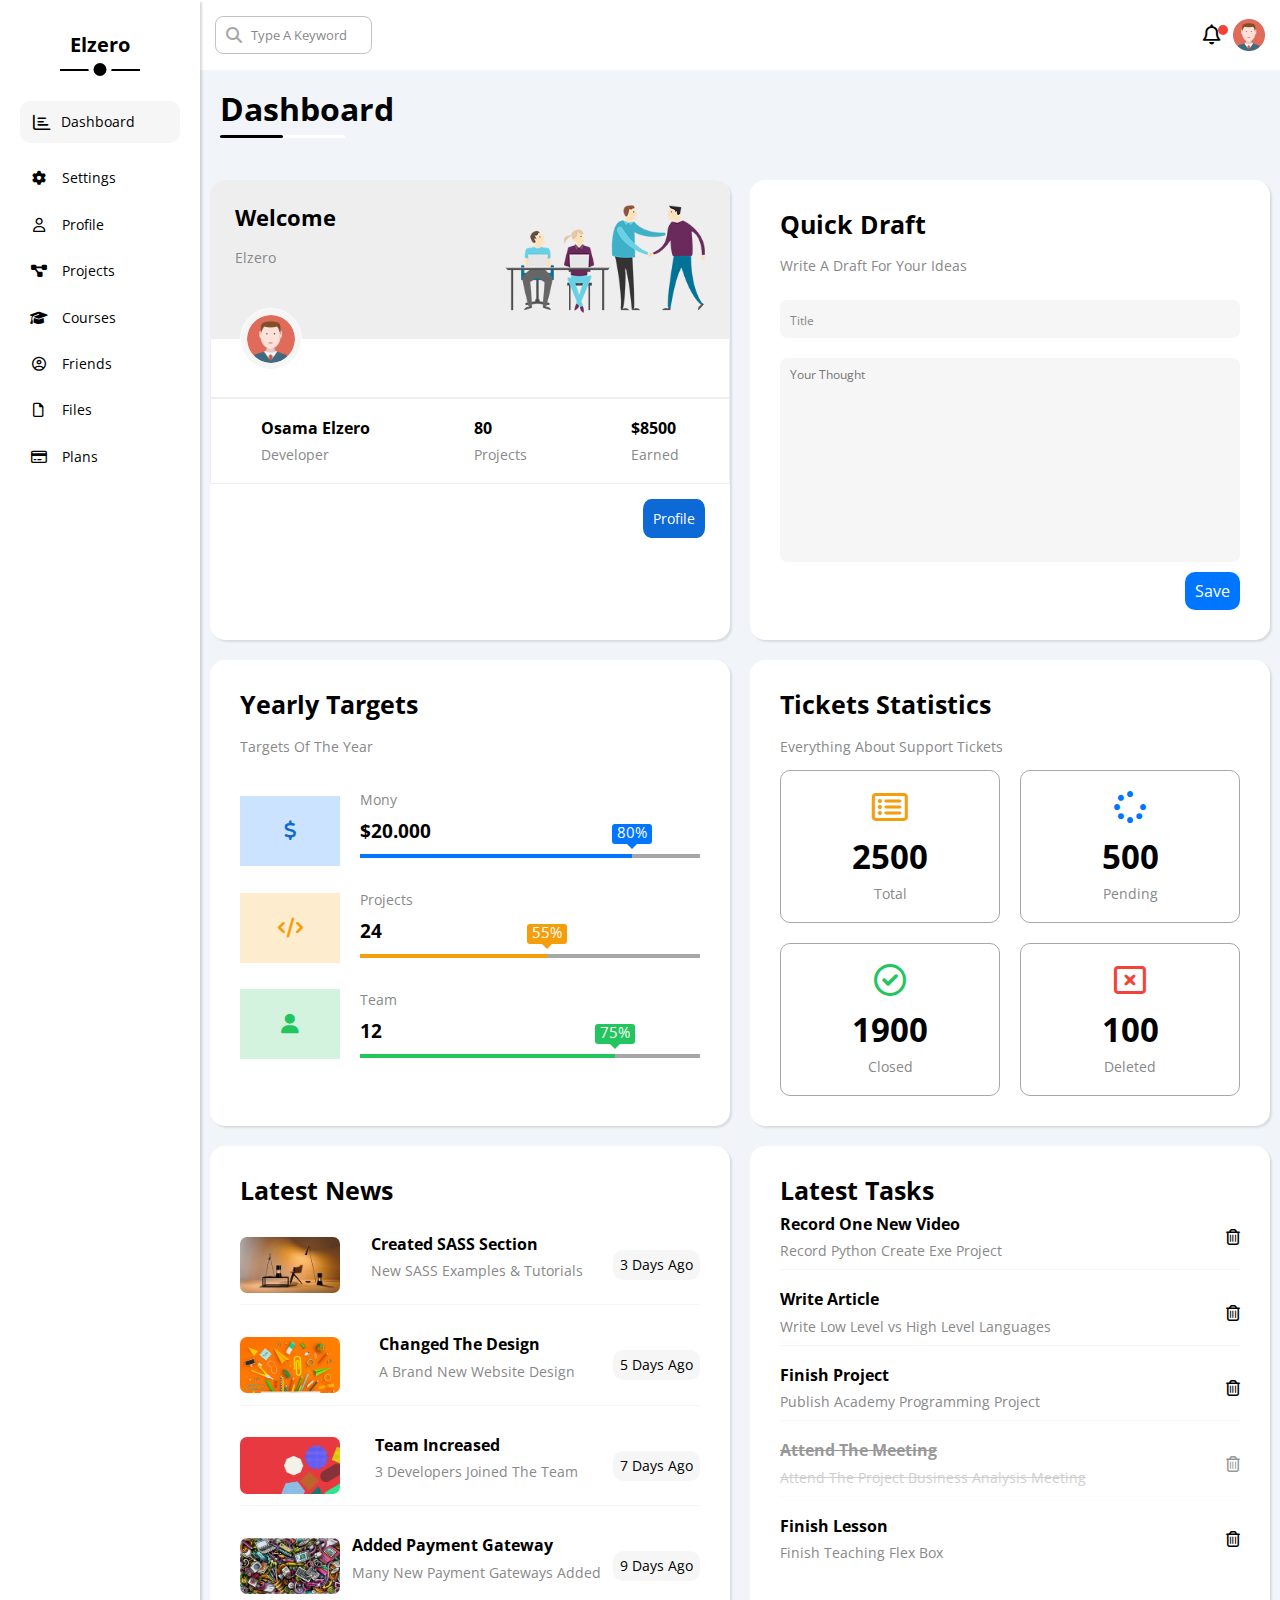
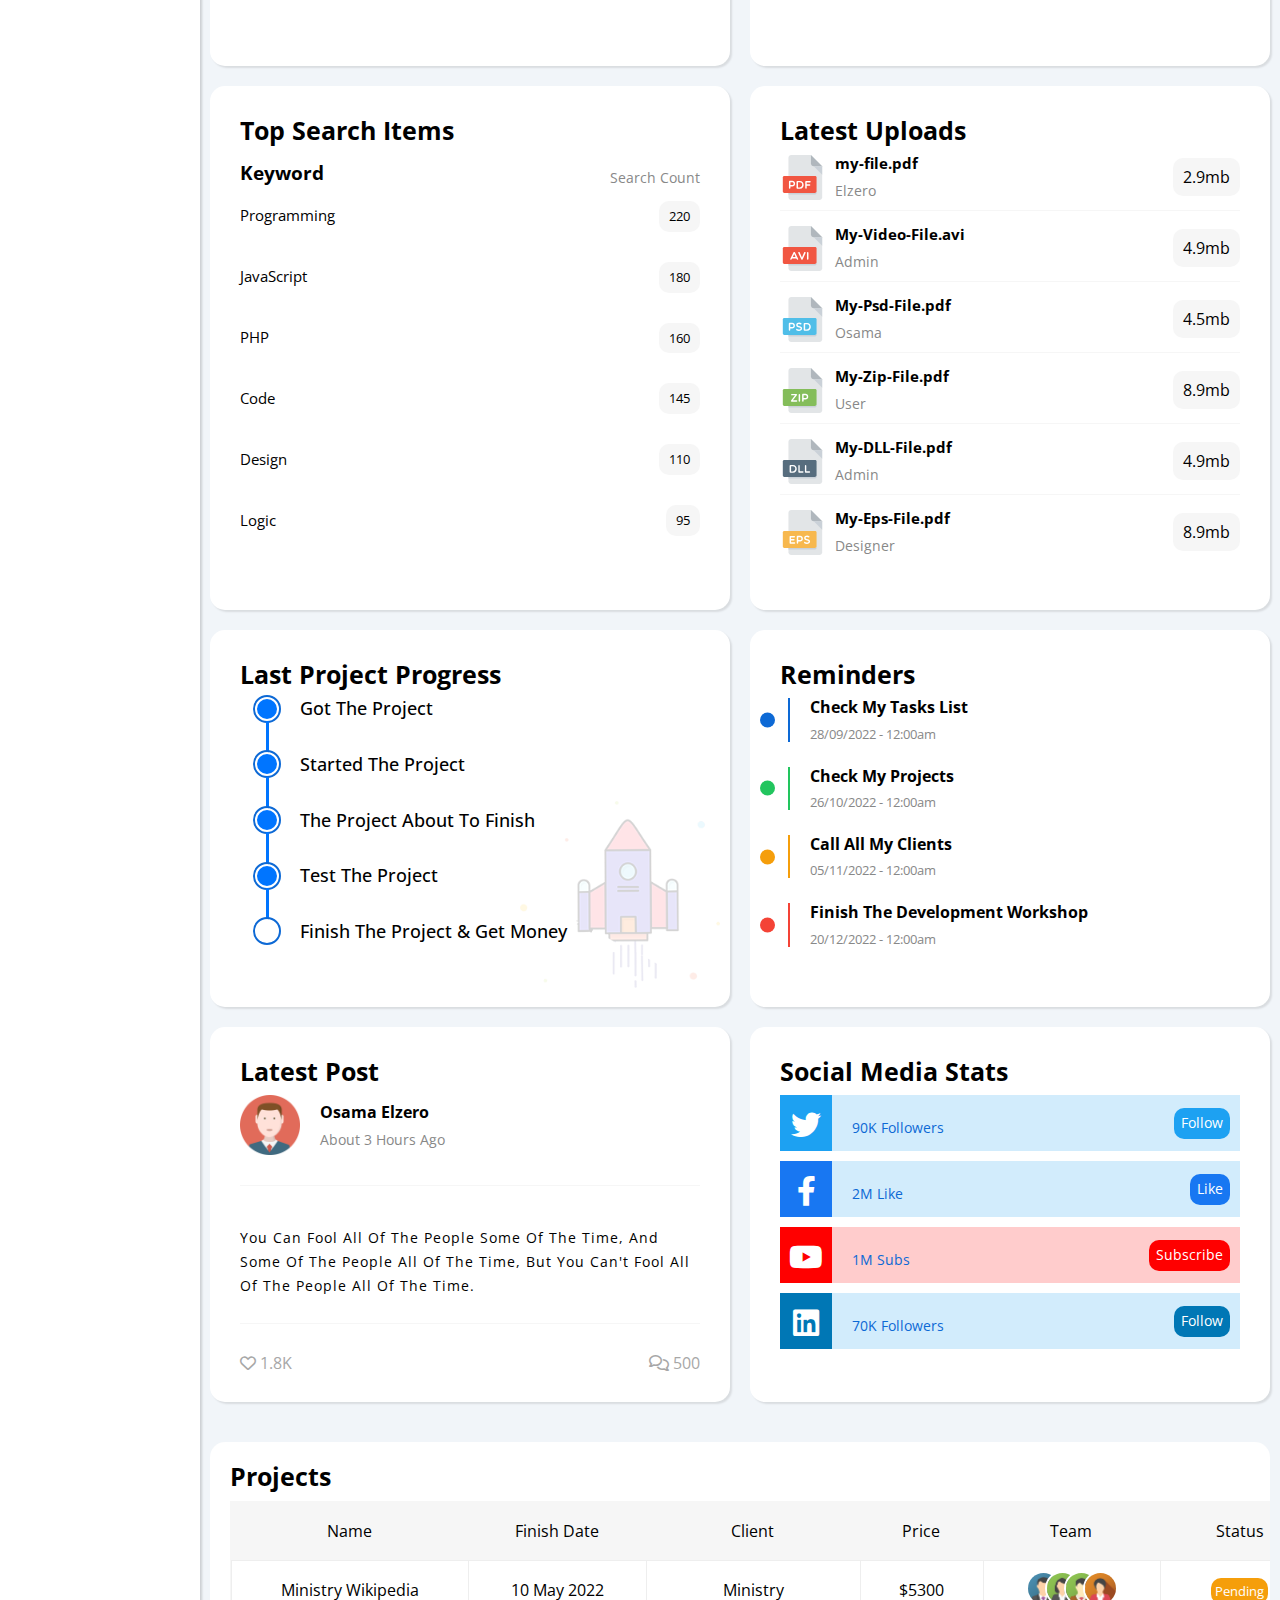
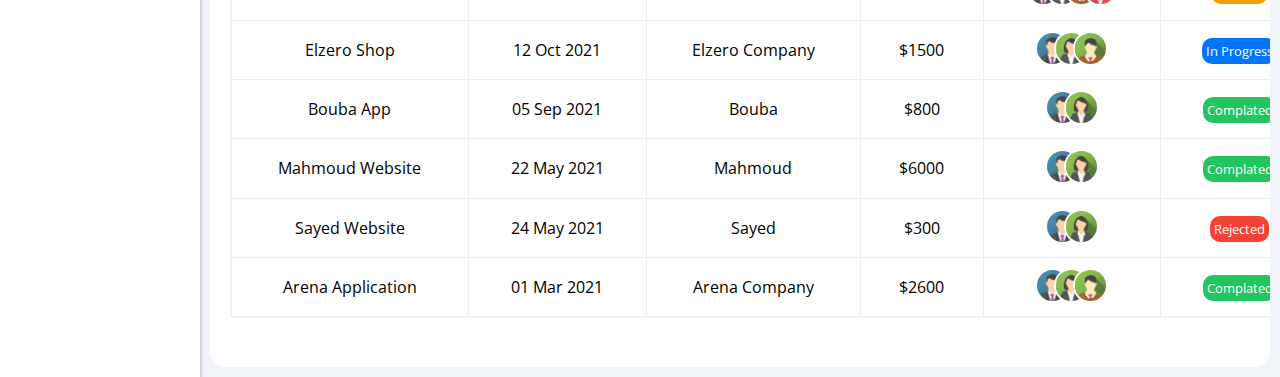
==== commit ccf6e991: "Add Courses Page" ====
--- a/index.html
+++ b/index.html
@@ -19,11 +19,11 @@
         <!--Start Sidbar-->
         <div class="sidbar">
             <h1>Elzero</h1>
-            <div class="dashboard f">
+            <div class="dashboard f active">
                 <a href="#">
                     <i class="fa-regular fa-chart-bar fa-lg"></i>
                 </a>
-                <a href="#" class="span">Dashboard</a>
+                <a href="#" class="span ">Dashboard</a>
             </div>
             <ul>
                 <li>
--- a/css/style.css
+++ b/css/style.css
@@ -11,10 +11,13 @@
     color: black;
     font-size: 14px
 }
+
 p {
     color: #888;
     padding-top: 10px;
-}
+    font-size: 14px;
+}
+
 ul {
     list-style: none;
     margin: 0;
@@ -39,12 +42,12 @@
     --grey-color: #888;
     --white-color: white;
     --f6-color: #f6f6f6;
-    --body-color:#f1f5f9;
-    --section-color:#eeeeee;
+    --body-color: #f1f5f9;
+    --section-color: #eeeeee;
     --d777-color: rgba(34, 32, 32, 0.271);
     --eee-color: rgb(167, 167, 167);
     --main-transation: .3s;
-    --main-shdow:2px 2px 2px rgba(0,0,0,.1)
+    --main-shdow: 2px 2px 2px rgba(0, 0, 0, .1)
 }
 
 body {
@@ -97,6 +100,7 @@
     -o-border-radius: 5px;
     left: 8%;
 }
+
 .main-title::after {
     content: '';
     position: absolute;
@@ -111,8 +115,9 @@
     -o-border-radius: 5px;
     left: 8%;
 }
+
 .box {
-    min-height: 400px;
+    min-height: 350px;
     padding: 30px;
     box-shadow: var(--main-shdow);
     border-radius: 15px;
@@ -122,20 +127,24 @@
     -o-border-radius: 15px;
     background-color: var(--white-color);
 }
+
 .content {
     padding: 30px 10px;
     display: grid;
-    grid-template-columns: repeat(auto-fill, minmax(450px,1fr));
+    grid-template-columns: repeat(auto-fill, minmax(450px, 1fr));
     gap: 20px;
 }
-@media (max-width:550px) {
-    .content { 
+
+@media (max-width:555px) {
+    .content {
         grid-template-columns: repeat(auto-fill, minmax(250px, 1fr));
         flex: 1;
         padding: 5px
     }
 }
-input,textarea {
+
+input,
+textarea {
     outline: none;
     border: none;
     box-shadow: none;
@@ -146,16 +155,107 @@
     color: var(--grey-color);
     font-size: 13px;
 }
+
 .main-text h3 {
     font-size: 25px;
+    margin-bottom: 10px;
+}
+
+.main-text p {
     margin-bottom: 15px;
 }
+
 .f {
     display: flex;
     justify-content: center;
     align-items: center;
 }
 
+/*Start Switch Button*/
+.button-switch {
+    position: relative;
+    padding: 20px 37px;
+}
+
+.button-switch input {
+    position: absolute;
+    right: 0px;
+    bottom: 10px;
+    transition: 1.5s;
+    -webkit-transition: 1.5s;
+    -moz-transition: 1.5s;
+    -ms-transition: 1.5s;
+    -o-transition: 1.5s;
+}
+
+.button-switch label {
+    width: 80px;
+    height: 30px;
+    position: absolute;
+    border-radius: 13px;
+    background-color: var(--eee-color);
+    transform: translate(-50%, -50%);
+    -webkit-transform: translate(-50%, -50%);
+    -moz-transform: translate(-50%, -50%);
+    -ms-transform: translate(-50%, -50%);
+    -o-transform: translate(-50%, -50%);
+    -webkit-border-radius: 13px;
+    -moz-border-radius: 13px;
+    -ms-border-radius: 13px;
+    -o-border-radius: 13px;
+    cursor: pointer;
+}
+
+.button-switch label::before {
+    font-family: "Font Awesome 6 Free";
+    content: "\f00d";
+    position: absolute;
+    font-weight: 900;
+    left: 5px;
+    background-color: var(--white-color);
+    top: 50%;
+    border-radius: 50%;
+    width: 25px;
+    height: 25px;
+    text-align: center;
+    line-height: 25px;
+    transform: translateY(-50%);
+    -webkit-transform: translateY(-50%);
+    -moz-transform: translateY(-50%);
+    -ms-transform: translateY(-50%);
+    -o-transform: translateY(-50%);
+    -webkit-border-radius: 50%;
+    -moz-border-radius: 50%;
+    -ms-border-radius: 50%;
+    -o-border-radius: 50%;
+    color: var(--eee-color);
+}
+
+.button-switch input:checked+label {
+    background-color: var(--blue-color);
+}
+
+.button-switch span::before {
+    content: "\f005";
+    font-family: "Font Awesome 6 Free";
+    padding: 7px;
+    left: 0;
+    background-color: var(--white-color);
+    border-radius: 50%;
+    -webkit-border-radius: 50%;
+    -moz-border-radius: 50%;
+    -ms-border-radius: 50%;
+    -o-border-radius: 50%;
+}
+
+.button-switch input:checked+label::before {
+    left: calc(100% - 30px);
+    content: "\f00c";
+    color: var(--blue-color);
+}
+
+/*End Switch Button*/
+
 /*End Global*/
 /*#####################################################################
 ######################### Start Header ################################
@@ -164,6 +264,7 @@
     height: 70px;
     background-color: var(--white-color)
 }
+
 .container section header nav {
     width: 100%;
     height: 70px;
@@ -171,10 +272,12 @@
     padding: 0 15px;
     position: relative
 }
+
 .info>img {
     width: 32px;
     height: 32px;
 }
+
 .info>i {
     position: relative;
     padding-right: 8px;
@@ -195,19 +298,23 @@
     -ms-border-radius: 50%;
     -o-border-radius: 50%;
     animation: move 2s infinite linear;
-    -webkit-animation: move 2s infinite linear ;
-}
+    -webkit-animation: move 2s infinite linear;
+}
+
 @keyframes move {
     0% {
-        outline: 0px solid rgba(245, 129, 129,.8);
-    }
+        outline: 0px solid rgba(245, 129, 129, .8);
+    }
+
     100% {
-        outline: 10px solid rgba(245, 129, 129,.1);
-    }
-}
+        outline: 10px solid rgba(245, 129, 129, .1);
+    }
+}
+
 .info>img {
     margin-left: 5px;
 }
+
 .search>input {
     width: 140px;
     background-color: transparent;
@@ -218,9 +325,11 @@
     -ms-transition: var(--main-transation);
     -o-transition: var(--main-transation)
 }
+
 .search>input:focus {
     width: 180px
 }
+
 .search {
     position: relative;
     padding-left: 15px;
@@ -232,6 +341,7 @@
     -ms-border-radius: 8px;
     -o-border-radius: 8px
 }
+
 .search>i {
     position: absolute;
     top: 50%;
@@ -243,6 +353,7 @@
     -o-transform: translateY(-50%);
     color: var(--eee-color)
 }
+
 /*#####################################################################
 ######################### End Header ################################
 #######################################################################*/
@@ -257,11 +368,13 @@
     z-index: 99;
     max-width: 200px
 }
+
 .sidbar h1 {
     font-size: 20px;
     position: relative;
     padding-bottom: 15px
 }
+
 .sidbar h1::before {
     content: '';
     position: absolute;
@@ -276,6 +389,7 @@
     -ms-transform: translateX(-50%);
     -o-transform: translateX(-50%)
 }
+
 .sidbar h1::after {
     content: '';
     position: absolute;
@@ -296,17 +410,19 @@
     -ms-border-radius: 50%;
     -o-border-radius: 50%
 }
+
 @media (max-width:768px) {
     .sidbar h1 {
         font-size: 13px
     }
+
     .sidbar h1::before,
     .sidbar h1::after {
         display: none
     }
 }
+
 .dashboard {
-    background-color: var(--f6-color);
     padding: 13px 0 13px 13px;
     border-radius: 10px;
     -webkit-border-radius: 10px;
@@ -316,22 +432,28 @@
     justify-content: flex-start;
     margin-top: 30px
 }
+
 .dashboard i {
     margin-right: 10px
 }
+
 .sidbar ul {
     text-align: start;
     margin-top: 15px
 }
+
 .sidbar ul li {
-    padding: 15px;
+    padding: 10px;
+    margin-bottom: 8px;
     transition: var(--main-transation);
     -webkit-transition: var(--main-transation);
     -moz-transition: var(--main-transation);
     -ms-transition: var(--main-transation);
     -o-transition: var(--main-transation)
 }
-.sidbar ul >li:hover {
+
+.active,
+.sidbar ul>li:hover {
     background-color: var(--f6-color);
     border-radius: 10px;
     -webkit-border-radius: 10px;
@@ -339,22 +461,27 @@
     -ms-border-radius: 10px;
     -o-border-radius: 10px
 }
+
 .sidbar ul li .span {
     font-size: 14px;
     margin-left: 10px
 }
+
 .sidbar ul li>i {
     margin-right: 10px;
     cursor: pointer
 }
+
 @media (max-width:768px) {
     li>.span {
         display: none
     }
-.sidbar {
-    text-align: center;
-    padding: 0
-}
+
+    .sidbar {
+        text-align: center;
+        padding: 0
+    }
+
     .dashboard>a.span {
         display: none
     }
@@ -372,6 +499,7 @@
     justify-content: stretch;
     padding: 0;
 }
+
 .head {
     justify-content: space-between;
     align-items: flex-start;
@@ -388,14 +516,17 @@
 .head h3 {
     font-size: 22px;
 }
-.head > img {
+
+.head>img {
     max-width: 200px;
 }
+
 .profile {
     flex-direction: column;
     justify-content: space-between;
     width: 100%
 }
+
 .profile .img {
     text-align: start;
     width: 100%;
@@ -404,7 +535,8 @@
     padding-left: 30px;
     border: 1px solid var(--section-color)
 }
-.profile .img >img {
+
+.profile .img>img {
     width: 60px;
     border: 6px solid var(--f6-color);
     outline: 1px solid var(--white-color);
@@ -416,17 +548,20 @@
     position: absolute;
     top: -30px;
 }
+
 .profile ul {
     justify-content: space-between;
     width: 100%;
-    padding:20px 50px;
+    padding: 20px 50px;
     border: 1px solid var(--section-color);
 }
+
 .profile .pro {
     width: 100%;
     padding: 25px;
     text-align: end;
 }
+
 .pro a {
     background-color: var(--blue-alt-color);
     padding: 10px;
@@ -437,26 +572,32 @@
     -ms-border-radius: 8px 10px;
     -o-border-radius: 8px 10px;
 }
+
 .pro a:hover {
     background-color: var(--blue-alt-color);
 }
+
 @media (max-width:768px) {
-    .head > img{
+    .head>img {
         display: none;
     }
+
     .profile .img {
         text-align: center;
         padding: 0;
     }
-.profile ul {
-    flex-direction: column;
-    text-align: center;
-    padding-right: 0;
-}
-.profile ul li{
-    margin-bottom: 15px;
-}
-}
+
+    .profile ul {
+        flex-direction: column;
+        text-align: center;
+        padding-right: 0;
+    }
+
+    .profile ul li {
+        margin-bottom: 15px;
+    }
+}
+
 /*#####################################################################
 ######################### End Welcome ################################
 #######################################################################*/
@@ -467,14 +608,15 @@
     flex-direction: column;
     align-items: flex-end;
 }
+
 .quick-draft form textarea {
     resize: none;
 }
+
 .quick-draft form input:not(:last-child),
-.quick-draft form textarea
-{
+.quick-draft form textarea {
     width: 100%;
-    background-color:var(--f6-color);
+    background-color: var(--f6-color);
     margin-top: 10px;
     margin-bottom: 10px;
     padding: 10px;
@@ -484,10 +626,12 @@
     -ms-border-radius: 7px;
     -o-border-radius: 7px;
 }
+
 .quick-draft form input:not(:last-child)::placeholder,
 .quick-draft form textarea::placeholder {
     font-size: 12px;
 }
+
 .quick-draft form input:last-child {
     padding: 10px;
     border-radius: 10px;
@@ -498,9 +642,11 @@
     background-color: var(--blue-color);
     color: var(--white-color);
 }
+
 .quick-draft form input:last-child:hover {
     background-color: var(--blue-alt-color);
 }
+
 /*#####################################################################
 ######################### End Quick Draft ################################
 #######################################################################*/
@@ -514,13 +660,15 @@
     justify-content: space-evenly;
     height: 300px;
 }
-.yearly-target ul{
+
+.yearly-target ul {
     flex-direction: column;
     width: 100%;
     align-items: flex-start;
     padding-left: 10px;
     height: 300px;
 }
+
 .yearly-target ul li {
     display: block;
     height: 100px;
@@ -536,12 +684,14 @@
     background-color: var(--eee-color);
     position: relative;
 }
+
 ul .progres span {
     position: absolute;
     background-color: var(--blue-color);
     left: 0;
     height: 4px;
 }
+
 ul .progres span::before {
     content: attr(data-prog);
     position: absolute;
@@ -559,6 +709,7 @@
     text-align: center;
     font-size: 15px;
 }
+
 ul .progres span::after {
     content: "";
     position: absolute;
@@ -567,22 +718,26 @@
     border: 5px solid;
     border-color: #0075ff transparent transparent transparent;
 }
+
 ul li:nth-child(2) span,
-ul li:nth-child(2) span::before
- {
-    background-color:var(--orange-color) ;
-}
+ul li:nth-child(2) span::before {
+    background-color: var(--orange-color);
+}
+
 ul li:nth-child(2) span::after {
-    border-color:var(--orange-color)  transparent transparent transparent;
-}
+    border-color: var(--orange-color) transparent transparent transparent;
+}
+
 ul li:nth-child(3) span,
 ul li:nth-child(3) span::before {
-    background-color:var(--green-color) ;
-}
+    background-color: var(--green-color);
+}
+
 ul li:nth-child(3) span::after {
-    border-color:var(--green-color)  transparent transparent transparent;
-
-}
+    border-color: var(--green-color) transparent transparent transparent;
+
+}
+
 .icon-image i {
     width: 100px;
     height: 70px;
@@ -590,18 +745,22 @@
     line-height: 70px;
     margin-top: 15px;
 }
+
 .icon-image i:first-child {
     background-color: rgb(0 117 255 / 20%);
     color: var(--blue-alt-color);
 }
+
 .icon-image i:nth-child(2) {
     background-color: rgb(245 158 11 / 20%);
     color: var(--orange-color);
 }
+
 .icon-image i:last-child {
     background-color: rgb(34 197 94 / 20%);
     color: var(--green-color);
 }
+
 /*#####################################################################
 ######################### End Yearly Targets ###########################
 #######################################################################*/
@@ -609,10 +768,11 @@
 ######################### Start Tickets Statistics #######################
 #######################################################################*/
 .parent-tickets {
-   display: flex;
-   flex-wrap: wrap;
-   gap: 20px;
-}
+    display: flex;
+    flex-wrap: wrap;
+    gap: 20px;
+}
+
 .tickets-box {
     min-width: 350px;
     flex: 1;
@@ -625,36 +785,45 @@
     -ms-border-radius: 10px;
     -o-border-radius: 10px;
 }
+
 .tickets-box h4 {
     font-size: 33px;
 }
+
 .tickets-box i {
     margin-bottom: 15px;
 }
+
 .tickets-box:first-of-type i {
     color: var(--orange-color);
 }
+
 .tickets-box:nth-of-type(2) i {
     color: var(--blue-color);
 }
+
 .tickets-box:nth-of-type(3) i {
     color: var(--green-color);
 }
+
 .tickets-box:last-of-type i {
     color: var(--red-color);
 }
+
 @media (min-width:1150px) {
     .tickets-box {
         min-width: 200px;
     }
-    
-}
+
+}
+
 @media (max-width:500px) {
     .tickets-box {
         min-width: 200px;
     }
-    
-}
+
+}
+
 /*#####################################################################
 ######################### End Tickets Statistics #######################
 #######################################################################*/
@@ -667,9 +836,11 @@
     margin: 30px 0;
     padding-bottom: 10px;
 }
+
 .news-box:not(:last-child) {
     border-bottom: 1px solid var(--f6-color);
 }
+
 .news-box img {
     border-radius: 7px;
     -webkit-border-radius: 7px;
@@ -677,6 +848,7 @@
     -ms-border-radius: 7px;
     -o-border-radius: 7px;
 }
+
 .news-box span {
     padding: 7px;
     font-size: 14px;
@@ -687,12 +859,14 @@
     -ms-border-radius: 10px;
     -o-border-radius: 10px;
 }
+
 @media (max-width:767px) {
     .news-box {
         flex-direction: column;
         text-align: center;
     }
 }
+
 /*#####################################################################
 ######################### End Latest News #######################
 #######################################################################*/
@@ -704,24 +878,30 @@
     margin-bottom: 20px;
     padding-bottom: 10px;
 }
-.task  h3 {
+
+.task h3 {
     font-size: 16px;
 }
+
 .task:nth-of-type(5) {
     opacity: .4;
 }
+
 .task:nth-of-type(5) h3,
 .task:nth-of-type(5) p {
     text-decoration-line: line-through;
     -moz-text-decoration-line: line-through;
 }
+
 .task:not(:last-child) {
     border-bottom: 1px solid var(--f6-color);
 }
+
 .task i:hover {
     color: var(--red-color);
     cursor: pointer;
 }
+
 /*#####################################################################
 ######################### End Latest Tsks #######################
 #######################################################################*/
@@ -732,15 +912,18 @@
     justify-content: space-between;
     margin: 15px 0;
 }
+
 .srarch-box {
     justify-content: space-between;
     margin-bottom: 15px;
     padding-bottom: 15px;
 }
+
 .srarch-box h3 {
     font-size: 15px;
     font-weight: 400;
 }
+
 .srarch-box span {
     padding: 8px 10px;
     font-size: 13px;
@@ -752,6 +935,7 @@
     -ms-border-radius: 10px;
     -o-border-radius: 10px;
 }
+
 /*#####################################################################
 ######################### End Top Search  #######################
 #######################################################################*/
@@ -763,16 +947,20 @@
     margin-bottom: 15px;
     padding-bottom: 10px;
 }
+
 .upload-box:not(:last-child) {
     border-bottom: 1px solid var(--f6-color);
 }
+
 .file-upload img {
     width: 45px;
     margin-right: 10px;
 }
+
 .file-upload h3 {
     font-size: 15px;
 }
+
 .upload-box span {
     padding: 10px;
     background-color: var(--f6-color);
@@ -782,6 +970,7 @@
     -ms-border-radius: 10px;
     -o-border-radius: 10px;
 }
+
 /*#####################################################################
 ######################### End Latest Upload  #######################
 #######################################################################*/
@@ -791,18 +980,21 @@
 .last-project-progress {
     position: relative;
 }
-.last-project-progress img{
+
+.last-project-progress img {
     position: absolute;
     right: 10px;
     bottom: 15px;
     opacity: .17;
     max-width: 200px;
 }
+
 @media (max-width:767px) {
     .last-project-progress img {
         display: none;
     }
 }
+
 .project-step {
     font-size: 18px;
     font-weight: 500;
@@ -811,6 +1003,7 @@
     padding-left: 30px;
     position: relative;
 }
+
 .project-step::before {
     content: "";
     position: absolute;
@@ -832,13 +1025,16 @@
     border: 2px solid var(--white-color);
     outline: 2px solid var(--blue-alt-color);
 }
+
 .project-step:last-of-type::before {
     background-color: var(--white-color);
 }
-.project-step:nth-of-type(5)::before{
+
+.project-step:nth-of-type(5)::before {
     animation: changeBG 1.2s infinite linear;
     -webkit-animation: changeBG 1.2s infinite linear;
 }
+
 .project-step:not(:last-of-type)::after {
     content: '';
     position: absolute;
@@ -848,25 +1044,31 @@
     height: 34px;
     background-color: var(--blue-color);
 }
+
 @media (max-width:767px) {
     .project-step {
-    font-size: 14px;
-    }
+        font-size: 14px;
+    }
+
     .project-step:not(:last-of-type)::after {
         height: 32px;
     }
+
     .project-step:last-of-type::before {
         border-width: 3px;
     }
 }
+
 @keyframes changeBG {
     0% {
         background-color: var(--white-color);
     }
-    100%{
+
+    100% {
         background-color: var(--blue-color);
     }
 }
+
 /*#####################################################################
 ######################### End Project Progress  #######################
 #######################################################################*/
@@ -878,9 +1080,11 @@
     padding-left: 30px;
     margin-bottom: 25px;
 }
+
 .box-reminder p {
     font-size: small;
 }
+
 .box-reminder::after {
     content: "";
     position: absolute;
@@ -900,6 +1104,7 @@
     -ms-border-radius: 50%;
     -o-border-radius: 50%;
 }
+
 .box-reminder::before {
     content: "";
     position: absolute;
@@ -909,29 +1114,34 @@
     width: 2px;
     background-color: var(--blue-alt-color);
 }
+
 .box-reminder.col-1::before,
 .box-reminder.col-1::after {
     background-color: var(--green-color);
 }
+
 .box-reminder.col-2::before,
 .box-reminder.col-2::after {
     background-color: var(--orange-color);
 }
+
 .box-reminder.col-3::before,
 .box-reminder.col-3::after {
     background-color: var(--red-color);
 }
+
 /*#####################################################################
 ######################### End Remeinders  #######################
 #######################################################################*/
 /*#####################################################################
 ######################### Start Latest Post  #######################
 #######################################################################*/
-.post-info{
+.post-info {
     flex-direction: column;
     justify-content: space-between;
     align-items: flex-start;
 }
+
 .post-img {
     margin-bottom: 30px;
     padding-bottom: 30px;
@@ -939,15 +1149,18 @@
     width: 100%;
     justify-content: flex-start;
 }
+
 .post-img img {
     margin-right: 20px;
 }
-.post-info > p {
-line-height: 1.7;
-letter-spacing: 1px;
-margin-bottom: 25px;
-color: black;
-}
+
+.post-info>p {
+    line-height: 1.7;
+    letter-spacing: 1px;
+    margin-bottom: 25px;
+    color: black;
+}
+
 .post-likes {
     width: 100%;
     justify-content: space-between;
@@ -955,6 +1168,7 @@
     color: var(--eee-color);
     border-top: 1px solid var(--f6-color);
 }
+
 /*#####################################################################
 ######################### End Latest Post  #######################
 #######################################################################*/
@@ -969,7 +1183,8 @@
     margin-bottom: 10px;
     padding-right: 10px;
 }
-.image-social i{
+
+.image-social i {
     background-color: #1da1f2;
     width: 52px;
     height: 56px;
@@ -984,6 +1199,7 @@
     -ms-transition: var(--main-transation);
     -o-transition: var(--main-transation);
 }
+
 .image-social i:hover {
     transform: rotate(5deg);
     -webkit-transform: rotate(5deg);
@@ -992,9 +1208,11 @@
     -o-transform: rotate(5deg);
 
 }
+
 .image-social p {
     color: var(--blue-alt-color);
 }
+
 .social a {
     padding: 7px;
     color: var(--white-color);
@@ -1005,21 +1223,26 @@
     -ms-border-radius: 10px;
     -o-border-radius: 10px;
 }
+
 .social:nth-of-type(4) {
     background-color: rgb(255 0 0 / 20%);
 }
+
 .social:nth-of-type(3)>a,
-.social:nth-of-type(3) .image-social>i{
-    background-color:#1877f2;
-}
+.social:nth-of-type(3) .image-social>i {
+    background-color: #1877f2;
+}
+
 .social:nth-of-type(4)>a,
-.social:nth-of-type(4) .image-social>i{
-    background-color:#ff0000;
-}
+.social:nth-of-type(4) .image-social>i {
+    background-color: #ff0000;
+}
+
 .social:nth-of-type(5)>a,
-.social:nth-of-type(5) .image-social>i{
-    background-color:#0077b5;
-}
+.social:nth-of-type(5) .image-social>i {
+    background-color: #0077b5;
+}
+
 /*#####################################################################
 ######################### End Social Media  #######################
 #######################################################################*/
@@ -1036,33 +1259,40 @@
     box-shadow: none;
     margin: 10px;
 }
-table{
+
+table {
     border: 1px solid var(--f6-color);
     background-color: var(--white-color);
     border-spacing: 0;
     width: 1090px;
     position: absolute;
 }
-table td { 
-border-top: 1px solid #eee;
-border-left: 1px solid #eee;
-padding: 10px 30px;
-text-align: center;
-}
+
+table td {
+    border-top: 1px solid #eee;
+    border-left: 1px solid #eee;
+    padding: 10px 30px;
+    text-align: center;
+}
+
 table tr:hover {
     background-color: var(--f6-color);
 }
-table tbody td:last-child{
+
+table tbody td:last-child {
     border-right: 1px solid #eee;
 }
-table tbody tr:last-child td{
+
+table tbody tr:last-child td {
     border-bottom: 1px solid #eee;
 }
-.projects-table table thead td{
+
+.projects-table table thead td {
     background-color: var(--f6-color);
     padding: 20px 30px;
     border: none;
 }
+
 .projects-table table td>img {
     border-radius: 50%;
     width: 35px;
@@ -1072,13 +1302,15 @@
     -ms-border-radius: 50%;
     -o-border-radius: 50%;
 }
-.projects-table table td>img:not(:first-of-type){
+
+.projects-table table td>img:not(:first-of-type) {
     margin-left: -20px;
 }
-.projects-table table td> a {
+
+.projects-table table td>a {
     background-color: var(--green-color);
     color: var(--white-color);
-    font-size:small ;
+    font-size: small;
     padding: 4px;
     border-radius: 10px;
     -webkit-border-radius: 10px;
@@ -1086,15 +1318,694 @@
     -ms-border-radius: 10px;
     -o-border-radius: 10px;
 }
+
 .projects-table table tbody tr:nth-child(1) a {
-    background-color:var(--orange-color);
-}
+    background-color: var(--orange-color);
+}
+
 .projects-table table tbody tr:nth-child(2) a {
-    background-color:var(--blue-color);
-}
+    background-color: var(--blue-color);
+}
+
 .projects-table table tbody tr:nth-child(5) a {
-    background-color:var(--red-color);
-}
+    background-color: var(--red-color);
+}
+
 /*#####################################################################
 ######################### End Projects Table  #######################
-#######################################################################*/+#######################################################################*/
+
+/***********************************************************************
+************************************************************************
+************************ Start Setting Page *******************************
+**************************************************************************
+**************************************************************************/
+
+/*#####################################################################
+######################### Start Site Control  #######################
+#######################################################################*/
+.sit-control .main-text {
+    margin-bottom: 20px;
+}
+
+.sit-control .main-text h3 {
+    margin-bottom: 5px;
+}
+
+.switch h3 {
+    font-size: 15px;
+    font-weight: 400;
+}
+
+.switch {
+    justify-content: space-between;
+    margin-bottom: 30px;
+    position: relative;
+}
+
+.control-box textarea {
+    resize: none;
+    width: 100%;
+    background-color: var(--white-color);
+    padding: 10px;
+    border: 1px solid var(--eee-color);
+    border-radius: 10px;
+    -webkit-border-radius: 10px;
+    -moz-border-radius: 10px;
+    -ms-border-radius: 10px;
+    -o-border-radius: 10px;
+}
+
+.control-box textarea::placeholder {
+    font-size: smaller;
+}
+
+/*#####################################################################
+######################### End Site Control  #######################
+#######################################################################*/
+/*#####################################################################
+######################### Start Genral Info  #######################
+#######################################################################*/
+.genral-info form input:not(:nth-of-type(3)),
+.genral-info form label {
+    display: block;
+    width: 100%;
+}
+
+.genral-info form label,
+.genral-info p {
+    margin-bottom: 10px;
+}
+
+.genral-info form input {
+    margin-bottom: 20px;
+    padding: 10px;
+    border: 1px solid var(--eee-color);
+    border-radius: 10px;
+    -webkit-border-radius: 10px;
+    -moz-border-radius: 10px;
+    -ms-border-radius: 10px;
+    -o-border-radius: 10px;
+}
+
+.genral-info form input:nth-of-type(3) {
+    background-color: #ddd;
+    width: 70%;
+    margin-right: 20px;
+}
+
+.genral-info form a {
+    color: var(--blue-alt-color);
+    font-size: 18px;
+}
+
+/*#####################################################################
+######################### End Genral Info  #######################
+#######################################################################*/
+/*#####################################################################
+######################### Start Security Info  #######################
+#######################################################################*/
+.security-box div {
+    justify-content: space-between;
+    margin-bottom: 30px;
+    padding-bottom: 20px;
+}
+
+.security-box div:not(:last-of-type) {
+    border-bottom: 1px solid #eee;
+}
+
+.security-box div>h4 {
+    font-weight: 400;
+}
+
+.security-box div button {
+    padding: 10px;
+    border-radius: 10px;
+    -webkit-border-radius: 10px;
+    -moz-border-radius: 10px;
+    -ms-border-radius: 10px;
+    -o-border-radius: 10px;
+    border: none;
+    outline: none;
+    background-color: var(--blue-color);
+    color: var(--white-color);
+}
+
+.security-box div:last-child button {
+    background-color: var(--eee-color);
+}
+
+/*#####################################################################
+######################### End Security Info  #######################
+#######################################################################*/
+/*#####################################################################
+######################### Start Social Info  #######################
+#######################################################################*/
+.social-box {
+    height: 40px;
+    margin-bottom: 30px;
+}
+
+.social-info .social-box input {
+    display: block;
+    width: 100%;
+    background-color: #eee;
+    padding-left: 60px;
+    height: 100%;
+    margin-bottom: 20px;
+    border-radius: 5px;
+    -webkit-border-radius: 5px;
+    -moz-border-radius: 5px;
+    -ms-border-radius: 5px;
+    -o-border-radius: 5px;
+    border: 1px solid #ddd;
+}
+.social-info .social-box {
+    position: relative;
+    width: 100%;
+    border-radius: 5px;
+    -webkit-border-radius: 5px;
+    -moz-border-radius: 5px;
+    -ms-border-radius: 5px;
+    -o-border-radius: 5px;
+}
+.social-info .social-box::after {
+    content: "\f099";
+    font-family: "Font Awesome 6 Brands";
+    position: absolute;
+    left: 0;
+    top: 0;
+    height: 95%;
+    width: 39px;
+    background-color: #eee;
+    border: 1px solid #ddd;
+    font-weight: 400;
+    color: #777;
+    font-size: 25px;
+    border-bottom-left-radius: 5px;
+    border-top-left-radius: 5px;
+    text-align: center;
+    line-height: 1.5;
+}
+.social-info .social-box:hover::after {
+    color: black;
+}
+.social-info .social-box:nth-of-type(3)::after {
+    content: "\f39e";
+}
+
+.social-info .social-box:nth-of-type(4)::after {
+    content: "\f167";
+}
+
+.social-info .social-box:nth-of-type(5)::after {
+    content: "\f08c";
+}
+
+/*#####################################################################
+######################### End Social Info  #######################
+#######################################################################*/
+/*#####################################################################
+######################### Start Widgets Control  #######################
+#######################################################################*/
+.widgets-control input {
+    border: none;
+    outline: none;
+    width: 50px;
+    height: 50px;
+    background-color: red;
+    padding: 20px;
+    position: absolute;
+    z-index: -1;
+}
+
+.widgets-control label {
+    width: 160px;
+    height: 50px;
+    cursor: pointer;
+    padding: 10px;
+    padding-left: 50px;
+    position: relative;
+    display: block;
+    width: fit-content;
+}
+
+.widgets-control label::after {
+    content: "";
+    position: absolute;
+    left: 0;
+    top: 40%;
+    transform: translateY(-50%);
+    width: 12px;
+    border-radius: 7px;
+    height: 12px;
+    border: 3px solid var(--blue-color);
+    -webkit-transform: translateY(-50%);
+    -moz-transform: translateY(-50%);
+    -ms-transform: translateY(-50%);
+    -o-transform: translateY(-50%);
+    -webkit-border-radius: 5px;
+    -moz-border-radius: 7px;
+    -ms-border-radius: 7px;
+    -o-border-radius: 7px;
+}
+
+.widgets-control label::before {
+    content: "\f00c";
+    font-weight: 900;
+    font-family: "Font Awesome 6 Free";
+    color: var(--white-color);
+    left: 1px;
+    top: 25%;
+    text-align: center;
+    line-height: 15px;
+    width: 15px;
+    transform: scale(0) rotate(360deg);
+    position: absolute;
+    border-radius: 7px;
+    height: 17px;
+    transition: .3s;
+    background-color: var(--blue-color);
+    -webkit-transition: .3s;
+    -moz-transition: .3s;
+    -ms-transition: .3s;
+    -o-transition: .3s;
+    -webkit-transform: scale(0) rotate(360deg);
+    -moz-transform: scale(0) rotate(360deg);
+    -ms-transform: scale(0) rotate(360deg);
+    -o-transform: scale(0) rotate(360deg);
+}
+
+.widgets-control input:checked+label::before {
+    transform: scale(1) rotate(-360deg);
+    -webkit-transform: scale(1) rotate(-360deg);
+    -moz-transform: scale(1) rotate(-360deg);
+    -ms-transform: scale(1) rotate(-360deg);
+    -o-transform: scale(1) rotate(-360deg);
+}
+
+/*#####################################################################
+######################### End Widgets Control  #######################
+#######################################################################*/
+/*#####################################################################
+######################### Start Backup Manger  #######################
+#######################################################################*/
+.backup-box {
+    border-bottom: 1px solid #eee;
+}
+.backup-box div {
+    margin-bottom: 20px;
+    padding-left: 30px;
+}
+.backup-box div label {
+    margin-left: 30px;
+    font-size: 25px;
+    cursor: pointer;
+    position: relative;
+}
+.backup-box div input {
+display: none;
+}
+.backup-box div label::before {
+    content: "";
+    position: absolute;
+    width: 20px;
+    height: 20px;
+    border-radius: 50%;
+    border: 2px solid var(--grey-color);
+    left: -54px;
+    top: 7px;
+}
+
+.backup-box div label::after {
+    content: "";
+    position: absolute;
+    width: 14px;
+    height: 14px;
+    background: var(--blue-color);
+    border-radius: 50%;
+    left: -49px;
+    top: 12px;
+    transition: .5s;
+    transform: scale(0);
+    -webkit-transform: scale(0);
+    -moz-transform: scale(0);
+    -ms-transform: scale(0);
+    -o-transform: scale(0);
+    -webkit-transition: .5s;
+    -moz-transition: .5s;
+    -ms-transition: .5s;
+    -o-transition: .5s;
+}
+
+.backup-box div input:checked+label::after {
+    transform: scale(1);
+    -webkit-transform: scale(1);
+    -moz-transform: scale(1);
+    -ms-transform: scale(1);
+    -o-transform: scale(1);
+}
+.backup-box div input:checked+label::before {
+    border-color: var(--blue-color);
+}
+.backup-box-foot {
+    justify-content: space-evenly;
+    margin-top: 30px;
+    padding-top: 50px;
+}
+.backup-box-foot div {
+    width: 30% ;
+    height: 150px;
+}
+.backup-box-foot div input {
+    display: none;
+}
+.backup-box-foot div label {
+    padding: 30px;
+    border: 1px solid #888;
+    position: relative;
+    border-radius: 10px;
+    -webkit-border-radius: 10px;
+    -moz-border-radius: 10px;
+    -ms-border-radius: 10px;
+    -o-border-radius: 10px;
+    cursor: pointer;
+    width: 100%;
+    text-align: center;
+}
+.backup-box-foot div label::before {
+    content:"\f233";
+    font-family: "Font Awesome 6 Free";
+    font-weight: 900;
+    position: absolute;
+    top: 10px;
+    left: 50%;
+    transform: translateX(-50%);
+    -webkit-transform: translateX(-50%);
+    -moz-transform: translateX(-50%);
+    -ms-transform: translateX(-50%);
+    -o-transform: translateX(-50%);
+}
+.backup-box-foot div input:checked+label {
+    border-color:var(--blue-color);
+    border-width: 2px;
+    color: var(--blue-color);
+}
+.backup-box-foot div input:checked+label::before {
+    color: var(--blue-color);
+}
+@media (max-width:767px) {
+    .backup-box-foot{
+        flex-direction: column;
+        justify-content: space-between;
+    }
+    .backup-box-foot div {
+        width: 90%;
+    }
+}
+/*#####################################################################
+######################### End Backup Manger  #######################
+#######################################################################*/
+
+/***********************************************************************
+************************************************************************
+************************ Start Profile Page *******************************
+**************************************************************************
+**************************************************************************/
+
+/*#####################################################################
+######################### Start kkkkkkkkk  #######################
+#######################################################################*/
+
+
+/*#####################################################################
+######################### End kkkkkkkkkk  #######################
+#######################################################################*/
+
+/***********************************************************************
+************************************************************************
+************************ Start Projects Page *******************************
+**************************************************************************
+**************************************************************************/
+.box h4 {
+justify-content: space-between;
+}
+.box h4 span {
+    font-size: 12px;
+    color: #777;
+}
+.projects-box-img {
+    justify-content: flex-start;
+    margin: 40px 0;
+    border-bottom: 1px solid #eee;
+    padding-bottom: 30px;
+}
+.projects-box-img img{
+    width: 40px;
+    border-radius: 50%;
+    -webkit-border-radius: 50%;
+    -moz-border-radius: 50%;
+    -ms-border-radius: 50%;
+    -o-border-radius: 50%;
+    border: 2px solid var(--white-color);
+}
+.projects-box-img img:hover {
+    z-index: 999;
+    cursor: pointer;
+}
+.projects-box-img img:not(:first-of-type) {
+    margin-left: -15px;
+}
+.projects-info {
+    justify-content: flex-end;
+    border-bottom:1px solid #eee ;
+    padding-bottom: 10px;
+}
+.projects-info span {
+    padding: 4px;
+    font-size: small;
+    background-color: #eee;
+    margin-left: 5px;
+    border-radius: 10px;
+    -webkit-border-radius: 10px;
+    -moz-border-radius: 10px;
+    -ms-border-radius: 10px;
+    -o-border-radius: 10px;
+    margin: 5px;
+}
+.projects-progres {
+    justify-content: space-between;
+    padding: 20px 0 0 0 ;
+}
+.prog-span {
+    position: relative;
+    width: 50%;
+    height: 8px;
+    background-color: #eee;
+    border-radius: 5px;
+    -webkit-border-radius: 5px;
+    -moz-border-radius: 5px;
+    -ms-border-radius: 5px;
+    -o-border-radius: 5px;
+}
+.prog-span span{
+    position: absolute;
+    background-color: var(--green-color);
+    top: 0;
+    left: 0;
+    height: 100%;
+    border-radius: inherit;
+    -webkit-border-radius: inherit;
+    -moz-border-radius: inherit;
+    -ms-border-radius: inherit;
+    -o-border-radius: inherit;
+}
+
+.box:nth-of-type(1) .prog-span span,
+ .box:nth-of-type(6) .prog-span span{
+    background-color: var(--red-color);
+}
+.box:nth-of-type(3) .prog-span span {
+background-color: var(--blue-color);
+}
+
+@media (max-width:767px) {
+    .projects-info {
+        flex-direction: column;
+        justify-content: space-between;
+        align-items: flex-start;
+    }
+    .projects-progres {
+        flex-direction: column;
+    }
+}
+
+/***********************************************************************
+************************************************************************
+************************ Start Courses Page *******************************
+**************************************************************************
+**************************************************************************/
+.content.cources-content,
+.content.friends-content
+{
+    grid-template-columns: repeat(auto-fill, minmax(300px, 1fr));
+}
+.courses {
+    position: relative;
+    padding: 0;
+}
+.courses > img {
+    width: 70px;
+    position: absolute;
+    border-radius: 50%;
+    -webkit-border-radius: 50%;
+    -moz-border-radius: 50%;
+    -ms-border-radius: 50%;
+    -o-border-radius: 50%;
+    left: 25px;
+    top: 25px;
+    border: 2px solid white;
+}
+.courses .image-course {
+    width: 100%;
+    max-height: 50%;
+}
+.courses .image-course img {
+    width: 100%;
+    border-top-left-radius: 10px;
+    border-top-right-radius: 10px;
+}
+.courses .content-text-info {
+    width: 100%;
+    padding: 20px;
+    margin-top: 15px;
+    margin-bottom: 15px;
+    position: relative;
+    border-bottom: 1px solid #eee;
+}
+.courses .content-text-info h4{
+margin-top: 10px;
+}
+.courses .content-text-info p{
+    max-width: 100%;
+    font-size: small;
+    line-height: 1.5;
+    letter-spacing: 1px;
+}
+.courses .content-text-info::before {
+    content: "Course Info";
+    position: absolute;
+    bottom: -15px;
+    left: 50%;
+    transform: translateX(-50%);
+    -webkit-transform: translateX(-50%);
+    -moz-transform: translateX(-50%);
+    -ms-transform: translateX(-50%);
+    -o-transform: translateX(-50%);
+    background-color: var(--blue-color);
+    color: var(--white-color);
+    padding: 5px;
+    font-size: small;
+    border-radius: 10px;
+    -webkit-border-radius: 10px;
+    -moz-border-radius: 10px;
+    -ms-border-radius: 10px;
+    -o-border-radius: 10px;
+}
+.courses .courses-foot {
+    justify-content: space-between;
+    padding: 15px;
+    color: #777;
+}
+/***********************************************************************
+************************************************************************
+************************ Start Friends Page *******************************
+**************************************************************************
+**************************************************************************/
+.friends.box > span i{
+    color: #777;
+    padding: 10px;
+    background-color: #eee;
+    border-radius: 50%;
+    -webkit-border-radius: 50%;
+    -moz-border-radius: 50%;
+    -ms-border-radius: 50%;
+    -o-border-radius: 50%;
+}
+.freiend-info {
+    width: 100%;
+    flex-direction: column;
+    border-bottom: 1px solid #eee;
+    padding-bottom: 20px;
+}
+.freiend-info img {
+    border-radius: 50%;
+    width: 100px;
+    margin-bottom: 10px;
+    -webkit-border-radius: 50%;
+    -moz-border-radius: 50%;
+    -ms-border-radius: 50%;
+    -o-border-radius: 50%;
+}
+.friend-data {
+    padding: 20px;
+    position: relative;
+}
+.friend-data-child {
+    position: relative;
+    margin-bottom: 15px;
+}
+
+.friend-data-child::before {
+    content: "\f118";
+    font-family: "Font Awesome 6 Free";
+    font-weight: 400;
+    left: -30px;
+    position: absolute;
+}
+
+.friend-data-child:nth-of-type(2):before {
+content: "\f386";
+font-weight: 900;
+}
+.friend-data-child:nth-of-type(3):before {
+content: "\f1ea";
+font-weight: 900;
+}
+.friend-data > span {
+    color: var(--red-color);
+    font-size: 40px;
+    position: absolute;
+    right: 10px;
+    bottom: 20px;
+    font-weight: 700;
+    opacity: .2;
+    text-transform: uppercase;
+}
+.friend-data {
+    border-bottom: 1px solid #eee;
+}
+.friend-foot {
+    padding: 20px 0 0 0;
+    justify-content: space-between;
+}
+.friend-foot >span {
+    color: #777;
+    font-size: small;
+}
+.friend-foot a {
+    padding: 6px;
+    background-color: var(--blue-color);
+    border-radius: 10px;
+    font-size: small;
+    color: var(--white-color);
+    margin-left: 5px;
+    -webkit-border-radius: 10px;
+    -moz-border-radius: 10px;
+    -ms-border-radius: 10px;
+    -o-border-radius: 10px;
+}
+.friend-foot a:last-of-type {
+    background-color: var(--red-color);
+}